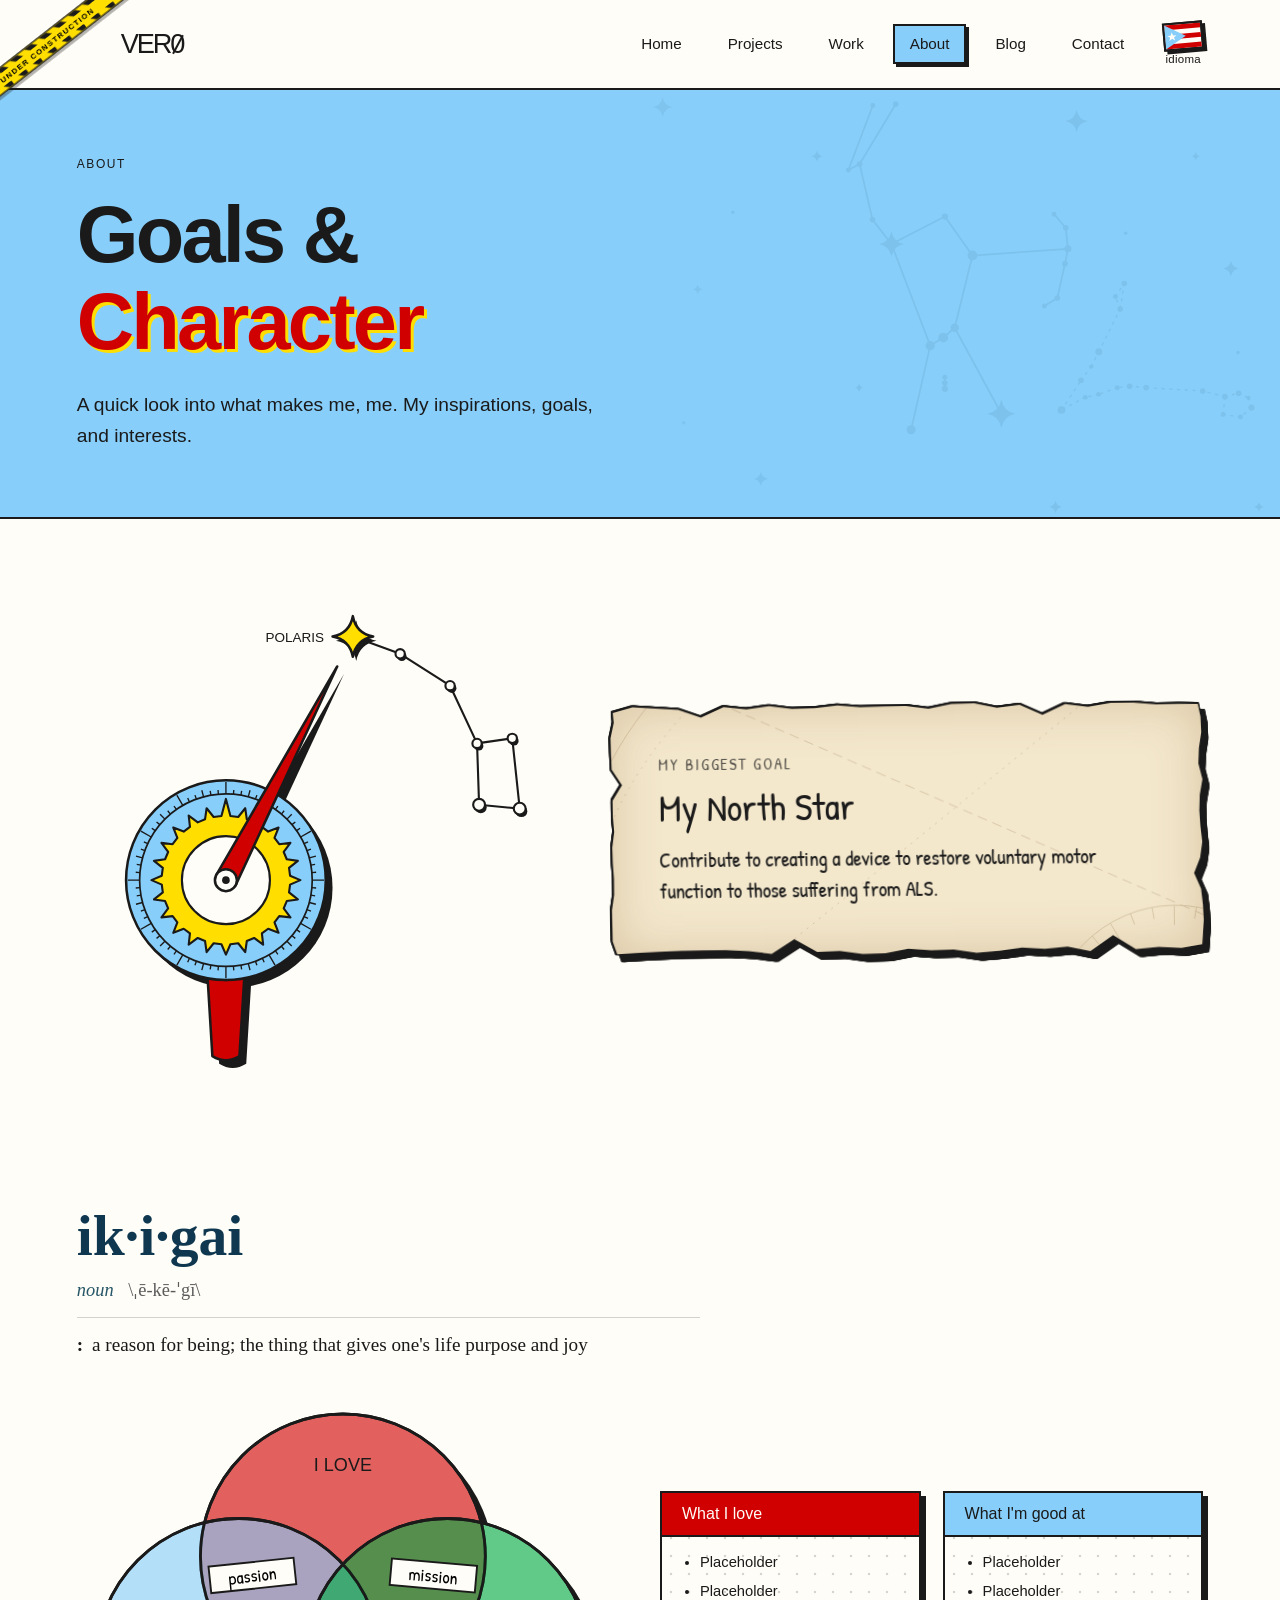
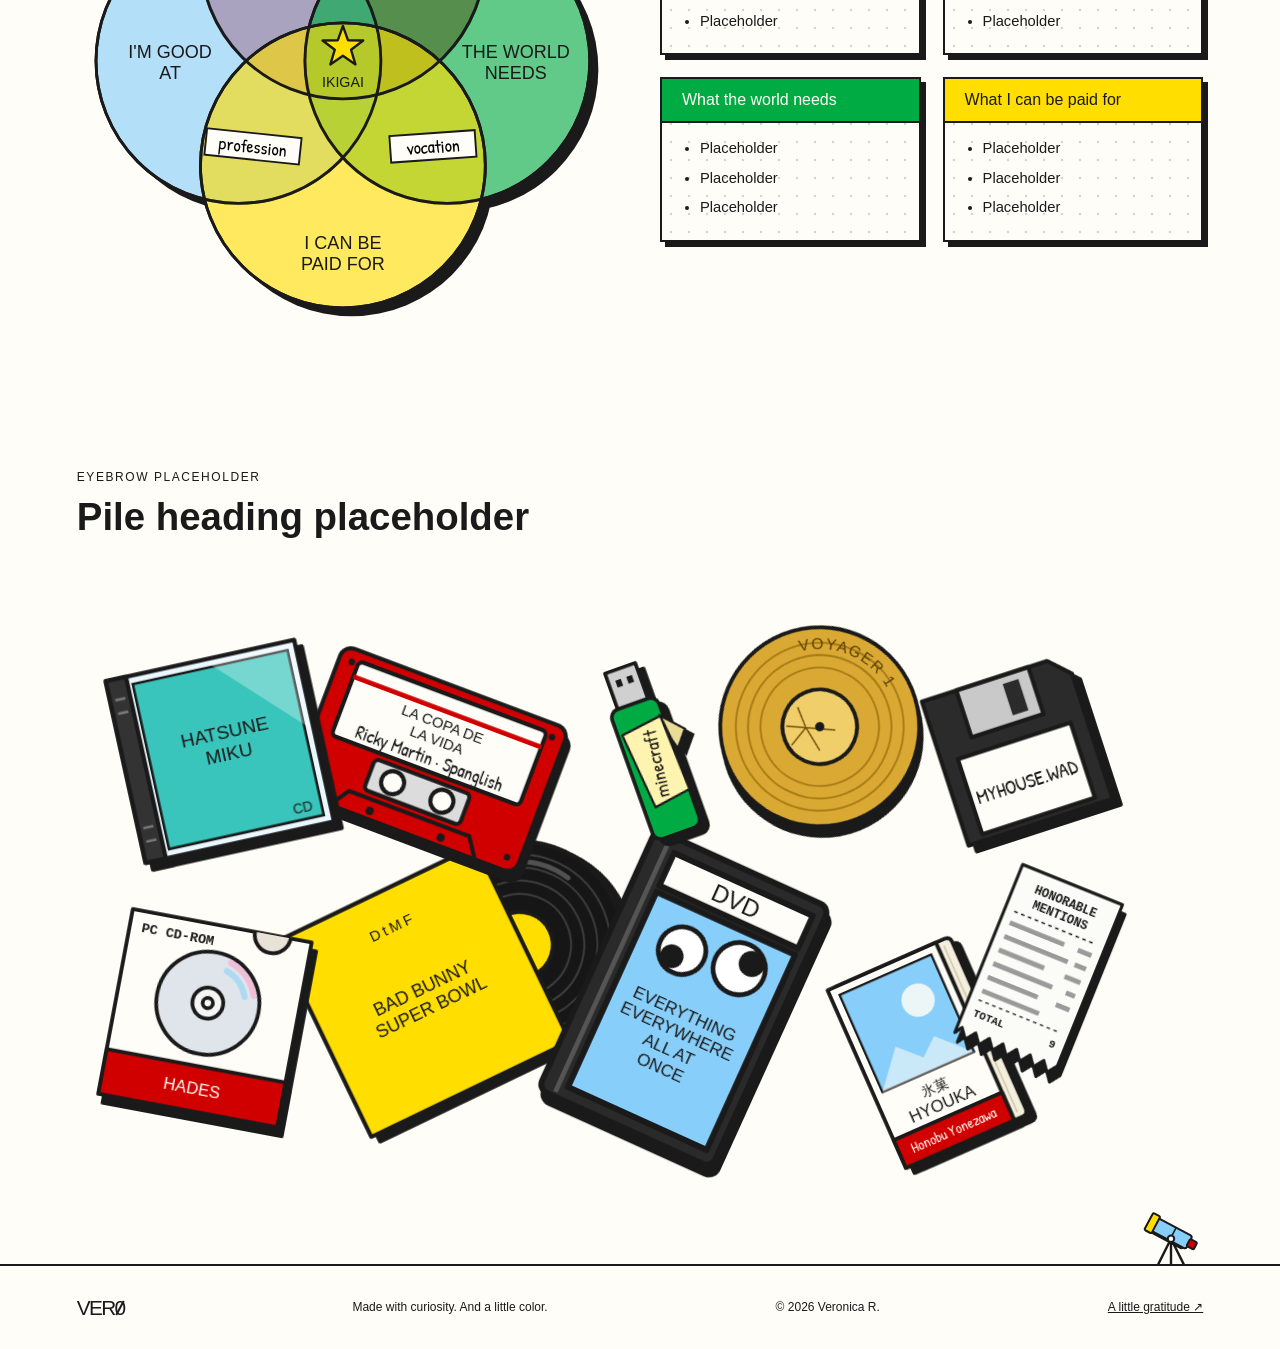
==== about.html @ 684a56bc "Add Blog magazine rack, Contact town street, language flag and visitor stats - Blog tab in the nav; " ====
<!doctype html>
<html lang="en">
<head>
<meta charset="utf-8">
<meta name="viewport" content="width=device-width, initial-scale=1">
<meta name="description" content="About Veronica R.">
<meta name="theme-color" content="#87CEFA">
<link rel="icon" href="favicon.ico" sizes="any">
<link rel="icon" type="image/png" sizes="32x32" href="assets/favicon-32.png">
<link rel="icon" type="image/png" sizes="192x192" href="assets/favicon-192.png">
<link rel="apple-touch-icon" href="assets/apple-touch-icon.png">
<title>About · Veronica R.</title>
<link rel="stylesheet" href="style.css?v=about-cabinet-118">
<script src="script.js?v=about-cabinet-118" defer>
</script>
</head>
<body><a class="skip-link" href="#main">Skip to content</a>
<header class="site-header"><span class="logo-tape" aria-hidden="true"><span></span></span><a class="wordmark" href="index.html" aria-label="Veronica R. home"><span class="wordmark-letter letter-v">V</span><span class="wordmark-letter letter-e">E</span><span class="wordmark-letter letter-r">R</span><span class="wordmark-zero">0</span></a>
<button class="menu-toggle" type="button" aria-expanded="false" aria-controls="site-nav" aria-label="Open menu"><span></span><span></span><span></span></button>
<nav id="site-nav" aria-label="Main navigation"><a href="index.html">Home</a><a href="projects.html">Projects</a><a href="work.html">Work</a><a href="about.html" aria-current="page">About</a><a href="blog.html">Blog</a><a href="contact.html">Contact</a>
</nav>
<button class="lang-flag" type="button" aria-label="Cambiar a español" lang="es"><svg viewBox="0 0 30 20" aria-hidden="true" focusable="false"><rect width="30" height="20" fill="var(--paper)"/><path d="M0 0h30v4H0zM0 8h30v4H0zM0 16h30v4H0z" fill="var(--red)"/><path d="M0 0L17.3 10L0 20Z" fill="var(--sky-blue)"/><path d="M5.8 6.2l1.05 2.6h2.8l-2.25 1.7.85 2.7-2.45-1.65-2.45 1.65.85-2.7-2.25-1.7h2.8z" fill="var(--paper)"/></svg><span class="lang-flag-label">idioma</span></button>
</header>
<main id="main">

<!-- PLACEHOLDER: banner. Replace the eyebrow, headline, and paragraph. -->
<section class="page-intro about-intro">
<p class="eyebrow">ABOUT</p>
<h1>Goals &<br><span class="outlined">Character</span>
</h1>
<p>A quick look into what makes me, me. My inspirations, goals, and interests.</p>
</section>

<!-- PLACEHOLDER: north star. Replace the eyebrow, heading, and paragraph. -->
<section class="section north-section" aria-labelledby="north-title">
<div class="north-layout">
<figure class="north-figure"><svg class="north-nocturnal" viewBox="0 0 520 580" xmlns="http://www.w3.org/2000/svg" role="img" aria-labelledby="nocturnal-title"><title id="nocturnal-title">A nocturnal, an old star-sighting instrument, with its arm pointed at Polaris at the end of the Little Dipper.</title><g fill="none" stroke="#1a1a1a" stroke-width="2.5" stroke-linecap="round"><path d="M300.0 62.0L355.9 82.5"/><path d="M355.9 82.5L414.9 120.2"/><path d="M414.9 120.2L446.8 188.4"/><path d="M446.8 188.4L488.4 182.4"/><path d="M488.4 182.4L497.2 265.5"/><path d="M497.2 265.5L449.2 260.9"/><path d="M449.2 260.9L446.8 188.4"/></g><circle cx="357.9" cy="85.5" r="5.5" fill="#1a1a1a"/><circle cx="355.9" cy="82.5" r="5.5" fill="#fffdf7" stroke="#1a1a1a" stroke-width="2.5"/><circle cx="416.9" cy="123.2" r="5.5" fill="#1a1a1a"/><circle cx="414.9" cy="120.2" r="5.5" fill="#fffdf7" stroke="#1a1a1a" stroke-width="2.5"/><circle cx="448.8" cy="191.4" r="5.5" fill="#1a1a1a"/><circle cx="446.8" cy="188.4" r="5.5" fill="#fffdf7" stroke="#1a1a1a" stroke-width="2.5"/><circle cx="490.4" cy="185.4" r="5.5" fill="#1a1a1a"/><circle cx="488.4" cy="182.4" r="5.5" fill="#fffdf7" stroke="#1a1a1a" stroke-width="2.5"/><circle cx="499.2" cy="268.5" r="7" fill="#1a1a1a"/><circle cx="497.2" cy="265.5" r="7" fill="#fffdf7" stroke="#1a1a1a" stroke-width="2.5"/><circle cx="451.2" cy="263.9" r="7" fill="#1a1a1a"/><circle cx="449.2" cy="260.9" r="7" fill="#fffdf7" stroke="#1a1a1a" stroke-width="2.5"/><g fill="#1a1a1a" transform="translate(8 9)"><path d="M128 460 Q150 476 172 460 L166 558 Q150 568 134 558 Z"/><circle cx="150" cy="350" r="118"/><path d="M161.5 356.0L281.5 97.5L138.5 344.0Z"/></g><path d="M128 460 Q150 476 172 460 L166 558 Q150 568 134 558 Z" fill="#d00000" stroke="#1a1a1a" stroke-width="3" stroke-linejoin="round"/><circle cx="150" cy="350" r="118" fill="#87cefa" stroke="#1a1a1a" stroke-width="3"/><circle cx="150" cy="350" r="102" fill="none" stroke="#1a1a1a" stroke-width="2"/><path d="M252.0 350.0L266.0 350.0M251.6 358.9L256.6 359.3M250.5 367.7L255.4 368.6M248.5 376.4L256.3 378.5M245.8 384.9L250.5 386.6M242.4 393.1L247.0 395.2M238.3 401.0L250.5 408.0M233.6 408.5L237.6 411.4M228.1 415.6L232.0 418.8M222.1 422.1L227.8 427.8M215.6 428.1L218.8 432.0M208.5 433.6L211.4 437.6M201.0 438.3L208.0 450.5M193.1 442.4L195.2 447.0M184.9 445.8L186.6 450.5M176.4 448.5L178.5 456.3M167.7 450.5L168.6 455.4M158.9 451.6L159.3 456.6M150.0 452.0L150.0 466.0M141.1 451.6L140.7 456.6M132.3 450.5L131.4 455.4M123.6 448.5L121.5 456.3M115.1 445.8L113.4 450.5M106.9 442.4L104.8 447.0M99.0 438.3L92.0 450.5M91.5 433.6L88.6 437.6M84.4 428.1L81.2 432.0M77.9 422.1L72.2 427.8M71.9 415.6L68.0 418.8M66.4 408.5L62.4 411.4M61.7 401.0L49.5 408.0M57.6 393.1L53.0 395.2M54.2 384.9L49.5 386.6M51.5 376.4L43.7 378.5M49.5 367.7L44.6 368.6M48.4 358.9L43.4 359.3M48.0 350.0L34.0 350.0M48.4 341.1L43.4 340.7M49.5 332.3L44.6 331.4M51.5 323.6L43.7 321.5M54.2 315.1L49.5 313.4M57.6 306.9L53.0 304.8M61.7 299.0L49.5 292.0M66.4 291.5L62.4 288.6M71.9 284.4L68.0 281.2M77.9 277.9L72.2 272.2M84.4 271.9L81.2 268.0M91.5 266.4L88.6 262.4M99.0 261.7L92.0 249.5M106.9 257.6L104.8 253.0M115.1 254.2L113.4 249.5M123.6 251.5L121.5 243.7M132.3 249.5L131.4 244.6M141.1 248.4L140.7 243.4M150.0 248.0L150.0 234.0M158.9 248.4L159.3 243.4M167.7 249.5L168.6 244.6M176.4 251.5L178.5 243.7M184.9 254.2L186.6 249.5M193.1 257.6L195.2 253.0M201.0 261.7L208.0 249.5M208.5 266.4L211.4 262.4M215.6 271.9L218.8 268.0M222.1 277.9L227.8 272.2M228.1 284.4L232.0 281.2M233.6 291.5L237.6 288.6M238.3 299.0L250.5 292.0M242.4 306.9L247.0 304.8M245.8 315.1L250.5 313.4M248.5 323.6L256.3 321.5M250.5 332.3L255.4 331.4M251.6 341.1L256.6 340.7" stroke="#1a1a1a" stroke-width="1.6"/><path d="M144.7 274.2L150.0 254.0L155.3 274.2L164.5 275.4L172.8 265.0L174.7 278.1L183.3 281.7L194.0 273.8L192.5 287.0L199.9 292.6L212.2 287.8L207.4 300.1L213.0 307.5L226.2 306.0L218.3 316.7L221.9 325.3L235.0 327.2L224.6 335.5L225.8 344.7L238.0 350.0L225.8 355.3L224.6 364.5L235.0 372.8L221.9 374.7L218.3 383.3L226.2 394.0L213.0 392.5L207.4 399.9L212.2 412.2L199.9 407.4L192.5 413.0L194.0 426.2L183.3 418.3L174.7 421.9L172.8 435.0L164.5 424.6L155.3 425.8L150.0 438.0L144.7 425.8L135.5 424.6L127.2 435.0L125.3 421.9L116.7 418.3L106.0 426.2L107.5 413.0L100.1 407.4L87.8 412.2L92.6 399.9L87.0 392.5L73.8 394.0L81.7 383.3L78.1 374.7L65.0 372.8L75.4 364.5L74.2 355.3L62.0 350.0L74.2 344.7L75.4 335.5L65.0 327.2L78.1 325.3L81.7 316.7L73.8 306.0L87.0 307.5L92.6 300.1L87.8 287.8L100.1 292.6L107.5 287.0L106.0 273.8L116.7 281.7L125.3 278.1L127.2 265.0L135.5 275.4Z" fill="#ffde00" stroke="#1a1a1a" stroke-width="2.5" stroke-linejoin="round"/><circle cx="150" cy="350" r="52" fill="#fffdf7" stroke="#1a1a1a" stroke-width="2.5"/><path d="M161.5 356.0L281.5 97.5L138.5 344.0Z" fill="#d00000" stroke="#1a1a1a" stroke-width="3" stroke-linejoin="round"/><circle cx="150" cy="350" r="13" fill="#fffdf7" stroke="#1a1a1a" stroke-width="3"/><circle cx="150" cy="350" r="4.5" fill="#1a1a1a"/><path d="M304 43Q307.84 63.16 328 67Q307.84 70.84 304 91Q300.16 70.84 280 67Q300.16 63.16 304 43Z" fill="#1a1a1a"/><path d="M300 38Q303.84 58.16 324 62Q303.84 65.84 300 86Q296.16 65.84 276 62Q296.16 58.16 300 38Z" fill="#ffde00" stroke="#1a1a1a" stroke-width="3" stroke-linejoin="round"/><text x="266" y="68" text-anchor="end" font-family="Bungee, Arial, sans-serif" font-size="16" fill="#1a1a1a">POLARIS</text></svg></figure>
<article class="north-paper">
<div class="north-sheet">
<svg class="north-drafting" viewBox="0 0 600 420" preserveAspectRatio="xMidYMid slice" aria-hidden="true"><g fill="none" stroke="#7a5a2b" stroke-width="1"><path d="M-40 380 A420 420 0 0 1 380 -40" stroke-dasharray="2 6"/><path d="M-40 300 A340 340 0 0 1 300 -40"/><path d="M600 300 L20 40" stroke-dasharray="10 6"/><path d="M60 420 L560 20" stroke-dasharray="2 6"/><path d="M440 420 A130 130 0 0 1 700 420"/><path d="M440.0 420.0L460.0 420.0"/><path d="M442.0 397.4L453.8 399.5"/><path d="M447.8 375.5L459.1 379.6"/><path d="M457.4 355.0L474.7 365.0"/><path d="M470.4 336.4L479.6 344.2"/><path d="M486.4 320.4L494.2 329.6"/><path d="M505.0 307.4L515.0 324.7"/><path d="M525.5 297.8L529.6 309.1"/><path d="M547.4 292.0L549.5 303.8"/><path d="M570.0 290.0L570.0 310.0"/><path d="M592.6 292.0L590.5 303.8"/><path d="M614.5 297.8L610.4 309.1"/><path d="M635.0 307.4L625.0 324.7"/><path d="M653.6 320.4L645.8 329.6"/><path d="M669.6 336.4L660.4 344.2"/><path d="M682.6 355.0L665.3 365.0"/><path d="M692.2 375.5L680.9 379.6"/><path d="M698.0 397.4L686.2 399.5"/><path d="M700.0 420.0L680.0 420.0"/><path d="M520 70h24M532 58v24M80 350h18M89 341v18"/><circle cx="532" cy="70" r="5"/></g></svg>
<p class="north-eyebrow">My biggest goal</p>
<h2 id="north-title">My North Star</h2>
<p>Contribute to creating a device to restore voluntary motor function to those suffering from ALS.</p>
</div>
</article>
</div>
</section>

<!-- PLACEHOLDER: ikigai lists. The heading is a dictionary-style entry. -->
<section class="section ikigai-section" aria-labelledby="ikigai-title">
<div class="dict-entry">
<h2 id="ikigai-title" class="dict-word">ik·i·gai</h2>
<p class="dict-meta"><span class="dict-pos">noun</span> <span class="dict-pron">\ˌē-kē-ˈgī\</span></p>
<p class="dict-def"><span class="dict-colon">:</span> a reason for being; the thing that gives one's life purpose and joy</p>
</div>
<div class="ikigai-layout">
<figure class="ikigai-figure">
<svg class="ikigai-chart" viewBox="20 20 572 572" xmlns="http://www.w3.org/2000/svg" role="img" aria-labelledby="ikigai-svg-title">
<title id="ikigai-svg-title">Ikigai diagram: four overlapping circles for what I love, what I'm good at, what the world needs, and what I can be paid for.</title>
<g fill="#1a1a1a" transform="translate(9 9)"><circle cx="300" cy="190" r="150"/><circle cx="190" cy="300" r="150"/><circle cx="410" cy="300" r="150"/><circle cx="300" cy="410" r="150"/></g>
<g fill="#fffdf7"><circle cx="300" cy="190" r="150"/><circle cx="190" cy="300" r="150"/><circle cx="410" cy="300" r="150"/><circle cx="300" cy="410" r="150"/></g>
<g stroke="#1a1a1a" stroke-width="3" fill-opacity=".62"><circle cx="300" cy="190" r="150" fill="#d00000"/><circle cx="190" cy="300" r="150" fill="#87cefa"/><circle cx="410" cy="300" r="150" fill="#00ab44"/><circle cx="300" cy="410" r="150" fill="#ffde00"/></g>
<g fill="none" stroke="#1a1a1a" stroke-width="3"><circle cx="300" cy="190" r="150"/><circle cx="190" cy="300" r="150"/><circle cx="410" cy="300" r="150"/><circle cx="300" cy="410" r="150"/></g>
<g font-family="Bungee, Arial, sans-serif" font-size="19" text-anchor="middle" fill="#1a1a1a"><text x="300" y="100">I LOVE</text><text x="118" y="297">I'M GOOD</text><text x="118" y="319">AT</text><text x="482" y="297">THE WORLD</text><text x="482" y="319">NEEDS</text><text x="300" y="498">I CAN BE</text><text x="300" y="520">PAID FOR</text></g>
<g font-family="PatrickHand, Exo2, sans-serif" font-size="19" text-anchor="middle"><g transform="translate(205 213) rotate(-6)"><rect x="-45" y="-17" width="90" height="28" fill="#fffdf7" stroke="#1a1a1a" stroke-width="2"/><text y="4">passion</text></g><g transform="translate(395 213) rotate(5)"><rect x="-45" y="-17" width="90" height="28" fill="#fffdf7" stroke="#1a1a1a" stroke-width="2"/><text y="4">mission</text></g><g transform="translate(395 393) rotate(-4)"><rect x="-45" y="-17" width="90" height="28" fill="#fffdf7" stroke="#1a1a1a" stroke-width="2"/><text y="4">vocation</text></g><g transform="translate(205 393) rotate(6)"><rect x="-50" y="-17" width="100" height="28" fill="#fffdf7" stroke="#1a1a1a" stroke-width="2"/><text y="4">profession</text></g></g>
<path d="M300 263 L305.3 278.2 L321.4 278.5 L308.6 288.3 L313.2 303.7 L300 294.5 L286.8 303.7 L291.4 288.3 L278.6 278.5 L294.7 278.2 Z" fill="#ffde00" stroke="#1a1a1a" stroke-width="2.5" stroke-linejoin="round"/>
<text x="300" y="328" text-anchor="middle" font-family="Bungee, Arial, sans-serif" font-size="15" fill="#1a1a1a">IKIGAI</text>
</svg>
</figure>
<div class="ikigai-cards">
<article class="ikigai-card ikigai-love"><h3>What I love</h3><ul><li>Placeholder</li><li>Placeholder</li><li>Placeholder</li></ul></article>
<article class="ikigai-card ikigai-good"><h3>What I'm good at</h3><ul><li>Placeholder</li><li>Placeholder</li><li>Placeholder</li></ul></article>
<article class="ikigai-card ikigai-needs"><h3>What the world needs</h3><ul><li>Placeholder</li><li>Placeholder</li><li>Placeholder</li></ul></article>
<article class="ikigai-card ikigai-paid"><h3>What I can be paid for</h3><ul><li>Placeholder</li><li>Placeholder</li><li>Placeholder</li></ul></article>
</div>
</div>
</section>

<!-- PLACEHOLDER: the pile. Objects come from the pileItems list in script.js. -->
<section class="section pile-section" aria-labelledby="pile-title">
<div class="section-heading"><div><p class="eyebrow">EYEBROW PLACEHOLDER</p><h2 id="pile-title">Pile heading placeholder</h2></div></div>
<div class="media-pile" data-media-pile>
<noscript><p>Placeholder: this section needs JavaScript.</p></noscript>
</div>
<button class="constellation-toggle" type="button" aria-pressed="false" aria-label="Show how my favorites connect" title="Show how my favorites connect"><svg viewBox="0 0 80 80" aria-hidden="true" focusable="false"><g transform="translate(80 0) scale(-1 1)"><g class="tele-sparkle" fill="#ffde00" stroke="#1a1a1a" stroke-width="1.8" stroke-linejoin="round"><path d="M75 -3Q76 4 83 5Q76 6 75 13Q74 6 67 5Q74 4 75 -3Z"/></g><g stroke="#1a1a1a" stroke-width="3" stroke-linecap="round" fill="none"><path d="M40 46L24 78M40 46L56 78M40 46V78"/></g><g transform="rotate(-28 40 40)"><rect x="15" y="30" width="54" height="18" rx="3" fill="#1a1a1a" transform="translate(3 3)"/><rect x="15" y="30" width="54" height="18" rx="3" fill="#87cefa" stroke="#1a1a1a" stroke-width="2.5"/><rect x="62" y="27" width="10" height="24" rx="2" fill="#ffde00" stroke="#1a1a1a" stroke-width="2.5"/><rect x="6" y="34" width="10" height="10" rx="2" fill="#d00000" stroke="#1a1a1a" stroke-width="2.5"/><path d="M38 30V48" stroke="#1a1a1a" stroke-width="2"/></g><circle cx="40" cy="46" r="4" fill="#fffdf7" stroke="#1a1a1a" stroke-width="2.5"/></g></svg></button>
<dialog class="pile-card" aria-labelledby="pile-card-title">
<button class="pile-card-close" type="button" aria-label="Close">✕</button>
<div class="pile-card-body"></div>
</dialog>
</section>

</main>
<footer><a class="wordmark" href="index.html"><span class="wordmark-letter letter-v">V</span><span class="wordmark-letter letter-e">E</span><span class="wordmark-letter letter-r">R</span><span class="wordmark-zero">0</span></a>
<p>Made with curiosity. And a little color.</p><span>© 2026 Veronica R.</span><a href="thankyou.html">A little gratitude ↗</a>
</footer>
<script data-goatcounter="https://ver0.goatcounter.com/count" async src="//gc.zgo.at/count.js"></script>
</body>
</html>
---- style.css ----
@font-face{font-family:Bungee;src:url('fonts/Bungee-Regular.ttf') format('truetype');font-display:swap}
@font-face{font-family:Exo2;src:url('fonts/Exo2-Medium.ttf') format('truetype');font-weight:500;font-display:swap}
@font-face{font-family:Exo2;src:url('fonts/Exo2-Black.ttf') format('truetype');font-weight:900;font-display:swap}
.tags span,.board-stickies span{font-weight:900}

:root{--sky-blue:#87cefa;--red:#d00000;--white:#fff;--green:#00ab44;--ink:#1a1a1a;--paper:#fffdf7;--border:2px solid var(--ink)}
*{box-sizing:border-box}
html{scroll-behavior:smooth;scroll-padding-top:30px}
body{margin:0;color:var(--ink);background:var(--paper);font-family:Exo2,Arial,sans-serif;font-weight:500;line-height:1.6}
a{color:inherit}
button,a{-webkit-tap-highlight-color:transparent}
a:focus-visible,button:focus-visible{outline:3px solid var(--red);outline-offset:6px}
h1,h2,h3,p{margin:0}
h1,h2,h3{line-height:1.1}
h1,h2,.wordmark{font-family:Bungee,Arial,sans-serif}
h1{font-size:clamp(2.7rem,6.2vw,5.6rem);letter-spacing:-.035em}
h2{font-size:clamp(1.7rem,3vw,2.6rem)}
h3{font-size:1.65rem}
p{max-width:65ch}
.site-header{max-width:1440px;margin:auto;padding:22px 6%;display:flex;align-items:center;justify-content:space-between;border-bottom:var(--border)}
.wordmark{text-decoration:none;font-size:1.7rem;letter-spacing:-.08em;white-space:nowrap}
.brand-dot,.wordmark span{color:var(--red);display:inline-block;margin-left:6px}
.site-header nav{display:flex;gap:12px}
.site-header nav a{text-decoration:none;padding:6px 15px;border:2px solid transparent;font-size:.95rem}
.site-header nav a[aria-current=page]{background:var(--sky-blue);border:var(--border);box-shadow:3px 3px var(--ink)}
.site-header nav a:hover{border-color:var(--ink)}
main{max-width:1440px;margin:auto}
.hero{padding:78px 6% 82px;display:grid;grid-template-columns:1.6fr 1fr;gap:7%;align-items:center;background:var(--sky-blue)}
.eyebrow{font-size:.75rem;letter-spacing:.13em;line-height:1.5}
.small-star{color:var(--red);font-size:1.2rem;margin-right:8px}
.hero h1{margin:20px 0 26px}
.outlined{color:var(--paper);-webkit-text-stroke:2px var(--ink);paint-order:stroke fill}
.hero-description{font-size:1.15rem;max-width:440px}
.actions{display:flex;align-items:center;gap:25px;margin-top:30px}
.button{display:inline-flex;justify-content:center;align-items:center;gap:28px;padding:13px 20px;text-decoration:none;border:var(--border);box-shadow:4px 4px var(--ink);transition:transform .15s,box-shadow .15s;font-size:.95rem}
.primary{background:var(--red);color:white}
.light{background:var(--paper)}
.button:hover{transform:translate(2px,2px);box-shadow:2px 2px var(--ink)}
.text-link{text-underline-offset:5px;font-size:.95rem}
.avatar-panel{position:relative;border:var(--border);background:var(--paper);box-shadow:8px 8px var(--ink);transform:rotate(3deg)}
.avatar-label{display:block;padding:12px 18px;border-bottom:var(--border);font-size:.7rem;letter-spacing:.12em}
.avatar-stage{position:relative;min-height:260px;display:grid;place-items:center;background-image:radial-gradient(#1a1a1a30 1px,transparent 1px);background-size:16px 16px}
.avatar-placeholder{display:flex;flex-direction:column;align-items:center;gap:10px}
.avatar-monogram{width:145px;height:145px;border:var(--border);border-radius:50%;background:var(--sky-blue);display:grid;place-items:center;font-family:Bungee;font-size:4rem;box-shadow:5px 5px var(--ink)}
.avatar-placeholder>span:last-child{font-size:.75rem;background:var(--paper);padding:3px 7px}
.avatar-caption{border-top:var(--border);padding:15px 18px;display:flex;flex-direction:column}
.avatar-caption strong{font-size:1.3rem}
.avatar-caption span{font-size:.8rem}
.hello-sticker{position:absolute;right:-22px;bottom:46px;background:var(--green);padding:8px 18px;border:var(--border);font-family:Bungee;font-size:1.4rem;transform:rotate(-12deg);box-shadow:3px 3px var(--ink)}
.avatar-spark{position:absolute;color:var(--red);font-size:3rem}
.spark-one{top:20px;left:20px}
.spark-two{bottom:20px;right:20px}
.palette-strip{display:flex;justify-content:space-between;gap:20px;align-items:center;padding:16px 6%;background:var(--green);border-block:var(--border);font-size:.75rem;letter-spacing:.1em}
.section{padding:65px 6%}
.section-heading{display:flex;justify-content:space-between;gap:24px;align-items:end;margin-bottom:30px}
.section-heading h2{margin-top:10px}
.red-dot{color:var(--red)}
.project-card{display:grid;grid-template-columns:1fr 1fr;border:var(--border);text-decoration:none;box-shadow:6px 6px var(--ink);background:white}
.project-art{background:var(--sky-blue);min-height:300px;display:grid;place-items:center;position:relative;overflow:hidden;border-right:var(--border)}
.mini-window{width:65%;border:var(--border);background:var(--paper);box-shadow:6px 6px var(--ink);transform:rotate(-5deg)}
.window-bar{border-bottom:var(--border);display:flex;gap:5px;padding:10px;background:var(--green)}
.window-bar i{width:7px;height:7px;background:var(--ink);border-radius:50%}
.mini-window strong{display:block;padding:18px 22px;font-family:Bungee;font-size:2.3rem;line-height:1.1}
.mini-window strong span{color:var(--red)}
.mini-lines{margin:0 22px 20px;height:14px;border-block:2px solid var(--ink);width:50%}
.art-star{position:absolute;right:10%;bottom:10%;font-size:4rem;color:var(--red)}
.project-info{padding:40px;align-self:center}
.project-info h3{margin:18px 0}
.project-info h3 span{white-space:nowrap}
.tags{display:flex;flex-wrap:wrap;gap:8px;margin-top:22px}
.tags span{border:1px solid var(--ink);padding:3px 10px;font-size:.75rem;background:var(--paper)}
.about-band{padding:55px 6%;background:var(--green);border-block:var(--border);display:grid;grid-template-columns:1.4fr 1fr;gap:22px 60px}
.about-band>.eyebrow{grid-column:1/-1}
.about-band .button{margin-top:24px}
.contact-band{padding:60px 6%;display:flex;gap:28px;align-items:center;justify-content:space-between}
.contact-band h2{margin-top:8px}
.large-star{font-size:4rem;color:var(--red)}
footer{max-width:1440px;margin:auto;border-top:var(--border);padding:25px 6%;display:flex;gap:24px;align-items:center;justify-content:space-between;font-size:.75rem}
footer .wordmark{font-size:1.3rem}
.page-intro{padding:65px 6%;background:var(--sky-blue);border-bottom:var(--border)}
.page-intro h1{margin:18px 0 25px}
.page-intro>p:last-of-type{font-size:1.2rem;max-width:550px}
.page-intro .button{margin-top:25px}
.about-grid{display:grid;grid-template-columns:1fr 1fr;gap:30px}
.paper{border:var(--border);box-shadow:5px 5px var(--ink);padding:35px;background:white}
.paper h2{margin:15px 0 25px}
.paper p+p{margin-top:16px}
.green-paper{background:var(--green)}
.detail-list{list-style:none;padding:0;margin:0}
.detail-list li{border-top:1px solid var(--ink);padding:14px 0;display:flex;flex-direction:column}
.detail-list span{font-size:.9rem}
.contact-paper{display:flex;gap:35px;align-items:start}
.contact-paper .button{margin-top:25px}
.case-layout{display:grid;grid-template-columns:1.1fr 1fr;gap:50px}
.case-layout .project-card{grid-template-columns:1fr}
.case-layout .project-art{border-right:0;border-bottom:var(--border)}
.case-copy h3{margin-bottom:10px}
.case-copy p{margin-bottom:25px}
.skip-link{position:absolute;top:-100px;left:15px;background:white;padding:12px;z-index:10}
.skip-link:focus{top:10px}
@media(max-width:800px){.hero{gap:40px;grid-template-columns:1fr;padding-block:45px}
.avatar-panel{max-width:340px;width:90%;justify-self:center}
.hero h1{font-size:clamp(2.7rem,9vw,4.6rem)}
.project-card,.about-band,.about-grid,.case-layout{grid-template-columns:1fr}
.project-art{border-right:0;border-bottom:var(--border)}
.palette-strip span:nth-child(3){display:none}
.section-heading{align-items:start}
.contact-band{flex-wrap:wrap}
.contact-band>.large-star{display:none}
footer{flex-wrap:wrap;justify-content:start}
.about-band{gap:25px}
.site-header{padding:18px 5%}
.site-header nav{gap:3px}
.site-header nav a{padding:5px 8px;font-size:.85rem}
.wordmark{font-size:1.4rem}
.section{padding-block:40px}
}
@media(max-width:420px){.actions{align-items:start;flex-direction:column;gap:20px}
.section-heading{flex-direction:column}
.project-info,.paper{padding:25px}
.contact-paper{flex-direction:column;gap:0}
.palette-strip{font-size:.6rem}
.site-header{flex-wrap:wrap;gap:15px}
}
@media(prefers-reduced-motion:reduce){html{scroll-behavior:auto}
*,*::before,*::after{transition:none!important;animation:none!important}
}
/* Research stories and the personal workbench. Decorative marks are not data figures. */
.story-grid,.small-project-grid{display:grid;grid-template-columns:repeat(3,minmax(0,1fr));gap:24px}
.story-card{border:var(--border);box-shadow:5px 5px var(--ink);padding:28px;text-decoration:none;display:flex;flex-direction:column;gap:18px;transition:transform .15s,box-shadow .15s}
.story-card:hover{transform:translate(2px,2px);box-shadow:3px 3px var(--ink)}
.story-card.blue{background:var(--sky-blue)}.story-card.green{background:var(--green)}.story-card.cream{background:white}
.story-mark{font-size:4rem;line-height:1;margin-bottom:15px}.story-card h3{font-size:1.55rem}.story-card p:last-child{font-size:.95rem}
.workbench{display:grid;grid-template-columns:1fr 1.1fr;gap:40px;align-items:center;text-decoration:none;border:var(--border);padding:30px;box-shadow:5px 5px var(--ink)}
.workbench h3{margin:14px 0}.terminal-art{background:var(--ink);color:var(--paper);padding:28px;font-family:monospace;min-height:190px;display:flex;flex-direction:column;justify-content:center;gap:18px}
.terminal-art>span{color:var(--sky-blue)}.terminal-art strong{font-size:1.45rem}.terminal-art p{font-size:.75rem}.cursor{color:var(--sky-blue)}
.project-jumps{display:flex;flex-wrap:wrap;gap:12px 24px;margin-top:30px;font-size:.9rem;text-underline-offset:5px}
.story-stack{padding-block:10px}.research-story{display:grid;grid-template-columns:1fr 1.4fr;gap:65px;padding:55px 0;border-bottom:var(--border);scroll-margin-top:20px}.research-story:last-child{border-bottom:0}
.story-heading h2{margin-top:20px}.story-body h3{font-size:1.1rem;margin-bottom:8px}.story-body p{margin-bottom:25px}.story-body p:last-child{margin-bottom:0}.margin-note{font-size:.85rem;border-left:4px solid var(--green);padding-left:15px}.proposal-note{margin-top:20px;font-size:.9rem}
.small-project-grid .paper{padding:25px;box-shadow:3px 3px var(--ink)}.small-project-grid h3{margin-bottom:18px}.small-project-grid .text-link{display:inline-block;margin-top:18px}.publication-list{margin-top:40px;border-block:var(--border);padding:18px 0}.publication-list summary{cursor:pointer;font-size:1.1rem}.publication-list li{margin:12px 0;max-width:75ch}
@media(max-width:1000px){.story-grid{grid-template-columns:1fr}.story-card{display:grid;grid-template-columns:70px 1fr;gap:12px 20px}.story-mark{grid-row:1/4;margin:0}.story-card h3,.story-card p{grid-column:2}.small-project-grid{grid-template-columns:1fr}.research-story{gap:35px}}
@media(max-width:800px){.research-story,.workbench{grid-template-columns:1fr}.research-story{gap:28px;padding-block:35px}.workbench{padding:20px;gap:25px}.contact-paper .actions{align-items:start;flex-wrap:wrap}.hero .eyebrow{max-width:42ch}.terminal-art strong{font-size:1.1rem}}
@media(max-width:420px){.story-card{padding:22px;grid-template-columns:40px 1fr;gap:12px}.story-mark{font-size:2.6rem}.story-card h3{font-size:1.3rem}.terminal-art{padding:18px}}
/* A personal welcome: favorite things, playful objects, and a smaller work preview. */
.hero h1{font-size:clamp(2.6rem,5.4vw,4.8rem)}
.handwritten-note{font-size:.95rem;transform:rotate(-4deg);border-bottom:2px solid var(--red);padding:6px}
.personality-grid{display:grid;grid-template-columns:repeat(3,minmax(0,1fr));gap:24px}
.interest-card{border:var(--border);padding:28px;box-shadow:5px 5px var(--ink);display:flex;flex-direction:column;gap:18px}.interest-blue{background:var(--sky-blue)}.interest-white{background:white}.interest-green{background:var(--green)}.interest-icon{font-size:3rem;line-height:1}.interest-card h3{font-size:1.75rem}.interest-card .text-link{margin-top:auto}
.party-section{display:grid;grid-template-columns:1fr 1.4fr;gap:50px;align-items:center;padding:60px 6%;background:var(--red);color:white;border-block:var(--border)}.party-copy h2{margin:15px 0 25px}.party-copy .button{margin-top:25px;color:var(--ink)}.playing-cards{position:relative;height:265px;max-width:310px;width:100%;margin:auto}.playing-card{position:absolute;width:155px;height:220px;border:var(--border);box-shadow:5px 5px var(--ink);border-radius:8px}.card-back{background:var(--sky-blue);color:var(--ink);left:20px;top:10px;transform:rotate(-15deg);display:grid;place-items:center;font-size:5rem}.card-front{background:var(--paper);color:var(--red);right:20px;top:20px;transform:rotate(12deg);display:flex;flex-direction:column;align-items:center;justify-content:space-between;padding:12px}.card-front strong{font-size:4rem;line-height:1}.card-front small{align-self:start;display:flex;flex-direction:column;font-size:1rem;line-height:1}.card-front small:last-child{align-self:end;transform:rotate(180deg)}
.culture-section{display:grid;grid-template-columns:1fr 1.2fr;gap:25px 55px}.culture-section>.eyebrow{grid-column:1/-1}.culture-section p+p{margin-top:15px}.culture-section .text-link{display:inline-block;margin-top:22px}
.work-glimpse{background:var(--sky-blue);border-block:var(--border);padding:50px 6%;display:grid;grid-template-columns:1.2fr 1fr;gap:60px}.work-glimpse h2{margin:14px 0 22px}.work-glimpse .button{margin-top:25px}.work-glimpse nav{display:flex;flex-direction:column;justify-content:center}.work-glimpse nav a{padding:20px 0;border-bottom:var(--border);text-decoration:none;font-size:1.1rem}.work-glimpse nav a:first-child{border-top:var(--border)}.work-glimpse nav span{display:block;font-size:.65rem;letter-spacing:.12em;margin-bottom:8px}.work-glimpse nav a:hover{text-decoration:underline;text-underline-offset:5px}
@media(max-width:800px){.personality-grid,.party-section,.culture-section,.work-glimpse{grid-template-columns:1fr}.party-section{gap:25px;padding-block:40px}.culture-section{gap:25px}.work-glimpse{gap:35px}.interest-card{padding:25px}.handwritten-note{display:none}.hero h1{font-size:clamp(2.5rem,8vw,4rem)}}
/* Personality lives in the details; keep the introduction and labels understated. */
.quiet-palette{height:12px;padding:0;gap:0;border-block:1px solid var(--ink)}.quiet-palette span{height:100%;flex:1}.quiet-palette span:nth-child(1){background:var(--green)}.quiet-palette span:nth-child(2){background:var(--paper)}.quiet-palette span:nth-child(3){display:block;background:var(--red)}.quiet-palette span:nth-child(4){background:var(--sky-blue)}
.personality-grid{gap:20px}.interest-card{background:transparent;border:0;border-top:var(--border);box-shadow:none;padding:24px 0;gap:14px}.interest-icon{font-size:1.6rem}.interest-card h3{font-size:1.45rem}.interest-card .eyebrow{font-size:.65rem}.party-section{background:var(--paper);color:var(--ink)}.party-copy h2{font-size:clamp(1.7rem,3vw,2.4rem)}.playing-cards{transform:scale(.85)}.hero h1{max-width:11ch}
/* Compact personal notes, with color used as an uneven divider. */
:root{--yellow:#ffde00}
.quiet-palette span:nth-child(1){background:var(--red);flex:1.3}
.quiet-palette span:nth-child(2){background:var(--yellow);flex:3.2}
.quiet-palette span:nth-child(3){background:var(--paper);flex:1.8}
.quiet-palette span:nth-child(4){background:var(--green);flex:.7}
.avatar-caption{min-height:56px;justify-content:center}
.personal-aside{font-size:1.05rem;max-width:65ch;margin-bottom:28px}
.side-links{display:grid;grid-template-columns:1fr 1fr;gap:35px}
.side-links>a{display:flex;gap:18px;align-items:start;padding:20px 0;border-block:1px solid var(--ink);text-decoration:none}
.side-links>a:hover h3{text-decoration:underline;text-underline-offset:5px}
.side-number{font-size:.7rem;padding-top:4px;color:var(--red)}
.side-links h3{font-size:1.2rem;margin-bottom:8px}
.side-links p{font-size:.9rem}.side-links>a>span:last-child{margin-left:auto}
@media(max-width:800px){.side-links{grid-template-columns:1fr;gap:0}.side-links>a+a{border-top:0}}
/* Reserved image spaces: no image requests until a real asset is configured. */
/* Lightweight technical linework stays behind the readable hero content. */
.hero{position:relative;isolation:isolate}
.hero::before{content:"";position:absolute;inset:0;z-index:-1;background:url('assets/engineering-lines.svg') right center/auto 115% no-repeat;opacity:.09;pointer-events:none;mask-image:linear-gradient(90deg,transparent,black 65%)}
.hero .outlined{color:var(--red);-webkit-text-stroke:0;text-shadow:3px 3px 0 var(--yellow)}
.avatar-panel::before,.avatar-panel::after{content:"";position:absolute;width:65px;height:65px;pointer-events:none;background:url('assets/yellow-accent.svg') center/contain no-repeat}
.avatar-panel::before{right:-46px;top:-46px}
.avatar-panel::after{left:-46px;bottom:-46px;transform:rotate(180deg)}
@media(max-width:800px){.hero::before{background-size:auto 80%;background-position:center bottom;mask-image:linear-gradient(180deg,transparent,black 70%)}.avatar-panel::before,.avatar-panel::after{width:52px;height:52px}.avatar-panel::before{right:-36px;top:-36px}.avatar-panel::after{left:-36px;bottom:-36px}}
.image-slot{margin:0;min-width:0;width:100%}
.image-slot-space{aspect-ratio:16/10;border:1px dashed #1a1a1a70;background:linear-gradient(135deg,transparent 49.8%,#1a1a1a12 50%,transparent 50.2%),var(--paper);display:flex;flex-direction:column;align-items:center;justify-content:center;text-align:center;padding:20px;gap:8px;overflow:hidden}
.image-slot-label{font-size:.9rem}.image-slot-hint{font-size:.75rem;max-width:30ch;opacity:.7}.image-slot figcaption{font-size:.7rem;margin-top:8px;opacity:.7}
.image-slot.portrait .image-slot-space{aspect-ratio:4/5}.image-slot.avatar{max-width:180px;flex:0 0 160px}.image-slot.avatar .image-slot-space{aspect-ratio:1/1}
.image-slot.thumbnail{width:95px;flex:0 0 95px}.image-slot.thumbnail .image-slot-space{aspect-ratio:1/1;padding:8px}.image-slot.thumbnail .image-slot-label{font-size:.65rem}.image-slot.thumbnail .image-slot-hint,.image-slot.thumbnail figcaption{display:none}
.image-slot-space img{display:block;width:100%;height:100%;object-fit:contain}.image-slot.has-image .image-slot-space{padding:0;border:0;background:transparent}
.story-body>.image-slot{margin-bottom:28px}.about-images{display:grid;grid-template-columns:.65fr 1.35fr;gap:35px;align-items:center;padding-bottom:0}.contact-paper>.image-slot+div{flex:1;min-width:0}
.laptop-preview .image-slot-space{aspect-ratio:1;max-width:400px;margin-inline:auto}.laptop-preview picture{display:block;width:100%;height:100%}
@media(max-width:800px){.about-images{grid-template-columns:1fr 1fr;gap:20px}.side-links>a{gap:14px}}@media(max-width:500px){.about-images{grid-template-columns:1fr}.about-images .portrait{max-width:260px}.image-slot.avatar{flex-basis:auto}}
/* A small photo desk, assembled with CSS rather than a 3D runtime. */
.avatar-panel::before,.avatar-panel::after{width:83px;height:83px}
.avatar-panel::before{right:-58px;top:-58px}.avatar-panel::after{left:-58px;bottom:-58px}
.snapshot-section{overflow:hidden;padding-bottom:80px}
.snapshot-layout{position:relative;isolation:isolate;display:grid;grid-template-columns:1.1fr 1fr;gap:35px;align-items:center}
.snapshot-layout::before{content:"";position:absolute;z-index:-1;inset:-15px -45px -35px;background:url('assets/tabletop.svg') center/100% 100% no-repeat;pointer-events:none}
.polaroid-stack{position:relative;min-height:540px;perspective:1100px}
.polaroid{position:absolute;margin:0;width:58%;padding:13px 13px 24px;background:var(--paper);border:var(--border);box-shadow:6px 9px 0 var(--ink);text-decoration:none;transition:transform .2s}
.polaroid .image-slot-space,.polaroid-empty{aspect-ratio:1;background:#e4eef0;border:1px solid #1a1a1a40}
.polaroid figcaption{margin-top:16px;font-size:.85rem;opacity:1;line-height:1.4}
.polaroid-game{width:60%;left:0;top:20px;transform:rotate(-13deg) rotateY(8deg);z-index:2}
.polaroid-linux{width:67%;right:-2%;top:70px;transform:rotate(34deg) rotateY(-9deg);z-index:3}
.polaroid-life{width:51%;left:24%;top:285px;transform:rotate(5deg) rotateX(7deg);z-index:4}
.polaroid-linux .image-slot-space{background:#e7eddb}.polaroid-empty{background:#fff0b8;display:flex;align-items:center;justify-content:center;flex-direction:column;text-align:center;padding:18px;gap:8px}.polaroid-empty small{opacity:.65}
.polaroid:focus-visible{z-index:5}.camera-side img{display:block;width:120%;max-width:650px;height:auto;margin-left:0}.camera-side p{max-width:34ch;margin:0 auto;font-size:.95rem}
@media(max-width:800px){.avatar-panel::before,.avatar-panel::after{width:65px;height:65px}.avatar-panel::before{right:-43px;top:-43px}.avatar-panel::after{left:-43px;bottom:-43px}.snapshot-layout{grid-template-columns:1fr;gap:5px}.polaroid-stack{min-height:570px;max-width:500px;width:100%;margin:auto}.camera-side{max-width:450px;margin:auto}.camera-side img{width:100%;margin:0}.snapshot-section{padding-bottom:45px}}
@media(max-width:450px){.polaroid-stack{min-height:485px}.polaroid{padding:10px 10px 18px}.polaroid-game{width:62%}.polaroid-linux{width:65%;top:85px;right:0;transform:rotate(27deg) rotateY(-9deg)}.polaroid-life{width:54%;top:255px}.polaroid figcaption{font-size:.75rem}}
@media(prefers-reduced-motion:reduce){.polaroid{transition:none}}
/* Opposite corners echo the avatar doodles around the camera silhouette. */
.camera-art{position:relative;isolation:isolate}
.camera-art img{position:relative;z-index:1}
.camera-side .camera-art{background:radial-gradient(ellipse  closest-side,#38201665 0%,#38201635 55%,transparent 100%) 66% 79%/72% 12% no-repeat}
.camera-art::before,.camera-art::after{content:"";position:absolute;width:83px;height:83px;background:url('assets/yellow-accent.svg') center/contain no-repeat;pointer-events:none}
.camera-art::before{left:15%;top:14%;transform:scaleX(-1)}
.camera-art::after{right:-5%;bottom:14%;transform:scaleY(-1)}
@media(max-width:800px){.camera-art::before,.camera-art::after{width:65px;height:65px}.camera-art::before{left:5%;top:14%}.camera-art::after{right:5%;bottom:14%}}
/* Smaller prints keep the camera as the main visual. */
.polaroid-stack{min-height:500px}
.polaroid-game{width:49%;left:5%;top:30px}
.polaroid-linux{width:55%;right:5%;top:70px}
.polaroid-life{width:43%;left:25%;top:250px}
@media(max-width:800px){.polaroid-stack{min-height:480px}.polaroid-game{width:49%}.polaroid-linux{width:55%;right:5%;top:70px}.polaroid-life{width:43%;left:25%;top:240px}}
@media(max-width:450px){.polaroid-stack{min-height:390px}.polaroid-game{width:49%}.polaroid-linux{width:55%;top:65px;right:5%}.polaroid-life{width:43%;top:195px}}
@media(max-width:800px){.snapshot-layout::before{inset:-15px -15px -25px}.camera-side .camera-art{background-position:50% 79%;background-size:65% 10%}}

/* Camera and table share one render and physically consistent contact shadows. */
.snapshot-layout::before{display:none}
.camera-side .camera-art{background:none}
.camera-art::before,.camera-art::after{display:none}
/* The prints now carry the composition across the full section. */
.snapshot-layout{display:block}
.polaroid-stack{width:100%;max-width:none;min-height:540px;margin:0}
.polaroid-game{width:29%;left:3%;top:35px;transform:rotate(-11deg) rotateY(6deg)}
.polaroid-linux{width:33%;right:30%;top:115px;transform:rotate(18deg) rotateY(-7deg)}
.polaroid-life{width:26%;left:auto;right:3%;top:15px;transform:rotate(-7deg) rotateX(5deg)}
@media(max-width:800px){.polaroid-stack{min-height:440px}.polaroid-game{width:31%;left:2%;top:20px}.polaroid-linux{width:35%;right:29%;top:120px}.polaroid-life{width:29%;right:2%;top:35px;left:auto}}
@media(max-width:500px){.polaroid-stack{min-height:680px}.polaroid-game{width:60%;left:4%;top:20px}.polaroid-linux{width:61%;right:2%;top:220px}.polaroid-life{width:53%;right:auto;left:7%;top:440px}}
/* Keep tilted prints in the layout so the next section cannot cut them off. */
.work-glimpse nav span{font-weight:900;font-size:.95rem;letter-spacing:.06em}
.polaroid-stack{display:grid;grid-template-columns:1fr 1.12fr .9fr;gap:5%;align-items:start;min-height:0;padding:55px 3% 90px}
.polaroid-stack .polaroid{position:relative;width:100%;left:auto;right:auto;top:auto;bottom:auto}
.polaroid-stack .polaroid-game{margin-top:15px}
.polaroid-stack .polaroid-linux{margin-top:110px}
.polaroid-stack .polaroid-life{margin-top:0}
@media(max-width:800px){.polaroid-stack{padding:40px 3% 80px;gap:4%}.polaroid-stack .polaroid-linux{margin-top:85px}}
@media(max-width:500px){.polaroid-stack{grid-template-columns:1fr;gap:65px;padding:35px 12% 70px}.polaroid-stack .polaroid-game{width:85%;justify-self:start;margin-top:0}.polaroid-stack .polaroid-linux{width:90%;justify-self:end;margin-top:0}.polaroid-stack .polaroid-life{width:78%;justify-self:start;margin-top:0}}
/* Tilted readable notes on a lightweight SVG bulletin board. */
.linux-story{grid-template-columns:1fr 1fr;gap:35px 55px;align-items:center}
.linux-story .story-heading{grid-column:1/-1}
.linux-board{background:url('assets/bulletin-board.svg') center/100% 100% no-repeat;padding:45px 35px 50px;display:grid;gap:28px;transform:rotate(-2deg);margin:15px 0}
.board-note{position:relative;padding:25px 22px;background:var(--paper);border:var(--border);box-shadow:4px 5px var(--ink)}
.board-note::before{content:"";position:absolute;width:13px;height:13px;border:2px solid var(--ink);border-radius:50%;background:var(--red);top:7px;left:50%;box-shadow:2px 2px var(--ink)}
.board-note h3{font-size:1.15rem;margin-bottom:12px}.board-note p{font-size:.95rem;line-height:1.6}
.note-desktop{transform:rotate(-3deg)}.note-network{transform:rotate(5deg);background:#fff0b8}.note-update{transform:rotate(-2deg);font-size:.85rem;margin:0 8%;background:#e7eddb}
.linux-display{align-self:center}.linux-display .laptop-preview{margin:0}.linux-display .image-slot-space{max-width:520px}
@media(max-width:800px){.linux-story{grid-template-columns:1fr;gap:25px}.linux-story .story-heading{grid-column:auto}.linux-board{max-width:550px;padding:35px 25px;margin-inline:auto}.linux-display{grid-row:2}.linux-board{grid-row:3}}
.board-stickies{display:flex;justify-content:space-between;gap:15px;padding:0 3% 12px}
.board-stickies span{display:grid;place-items:center;min-height:85px;flex:1;padding:12px 8px;border:1px solid var(--ink);background:var(--yellow);box-shadow:3px 4px var(--ink);font-size:.9rem;text-align:center;transform:rotate(-7deg)}
.board-stickies span:nth-child(2){background:var(--sky-blue);transform:rotate(6deg)}
.board-stickies span:nth-child(3){background:#e7eddb;transform:rotate(-3deg)}
.linux-board .note-desktop,.linux-board .note-network{min-height:145px;display:grid;align-items:center}.linux-board .note-update{min-height:80px;display:grid;align-items:center}
@media(max-width:450px){.board-stickies{gap:9px;padding-inline:0}.board-stickies span{font-size:.75rem;min-height:72px}}
/* Uneven pinned papers, with enough space to keep each note readable. */
.linux-board{gap:22px;padding:40px 30px 50px}
.board-stickies{align-items:start;gap:18px;padding:0 0 15px}
.board-stickies span:nth-child(1){transform:rotate(-12deg);margin-top:18px}
.board-stickies span:nth-child(2){transform:rotate(9deg);margin-top:0;min-height:100px}
.board-stickies span:nth-child(3){transform:rotate(-5deg);margin-top:32px}
.linux-board .note-desktop{width:91%;justify-self:start;transform:rotate(-7deg);min-height:165px}
.linux-board .note-network{width:88%;justify-self:end;transform:rotate(8deg);margin-top:-8px;min-height:140px}
.linux-board .note-update{width:73%;justify-self:start;margin:8px 0 0 7%;transform:rotate(-10deg);min-height:90px}
.note-desktop::before{left:28%}.note-network::before{left:73%}.note-update::before{left:38%}
@media(max-width:450px){.linux-board{padding:35px 24px 45px}.board-stickies{gap:10px}.board-stickies span:nth-child(2){min-height:82px}.board-stickies span:nth-child(3){margin-top:24px}}
/* Smaller notes leave more of the bulletin board exposed. */
.board-stickies{padding-inline:7%;gap:20px}
.board-stickies span{min-height:68px;padding:9px 6px;font-size:.8rem}
.board-stickies span:nth-child(2){min-height:78px}
.linux-board .note-desktop{width:77%;min-height:125px;padding:20px 18px}
.linux-board .note-network{width:74%;min-height:110px;padding:20px 18px}
.linux-board .note-update{width:61%;min-height:70px;padding:18px}
@media(max-width:450px){.board-stickies{padding-inline:3%;gap:10px}.board-stickies span{min-height:60px;font-size:.7rem}.board-stickies span:nth-child(2){min-height:68px}}
/* Scatter the three small stickies around the pinned sheets. */
.linux-board{position:relative;padding-top:90px;padding-bottom:95px}
.board-stickies{position:absolute;inset:0;display:block;padding:0;pointer-events:none}
.board-stickies span{position:absolute;width:22%;min-height:75px;margin:0!important;z-index:2}
.board-stickies span:nth-child(1){left:9%;top:22px;transform:rotate(-12deg)}
.board-stickies span:nth-child(2){right:4%;top:43%;transform:rotate(12deg);min-height:78px}
.board-stickies span:nth-child(3){left:48%;bottom:25px;transform:rotate(-8deg)}
.linux-board .note-network{justify-self:start;margin-left:5%;width:66%}
@media(max-width:450px){.board-stickies span{width:24%;min-height:63px}.board-stickies span:nth-child(2){min-height:68px;right:3%}.board-stickies span:nth-child(3){bottom:22px}.linux-board{padding-top:85px;padding-bottom:90px}}
/* A wider noticeboard silhouette rather than a tall panel. */
.linux-story{grid-template-columns:1.25fr 1fr;gap:35px 45px}
.linux-board{gap:16px;padding-top:82px;padding-bottom:80px;padding-inline:32px}
.linux-board .note-desktop{min-height:95px}
.linux-board .note-network{min-height:85px}
.linux-board .note-update{min-height:60px;padding-block:14px}
.board-stickies span:nth-child(3){bottom:18px}
@media(max-width:800px){.linux-story{grid-template-columns:1fr}.linux-board{width:100%;max-width:650px}}
@media(max-width:450px){.linux-board{padding-inline:24px;padding-top:80px;padding-bottom:80px}}
.board-stickies span:nth-child(4){right:10%;top:22px;background:#fff0b8;transform:rotate(7deg)}
.buddy-preview .image-slot-space{aspect-ratio:1;max-width:500px;margin-inline:auto}.buddy-preview picture{display:block;width:100%;height:100%}
#card-party{grid-template-columns:1fr 1.25fr;align-items:center;gap:30px 55px}
#card-party .story-heading{grid-column:1/-1}
#card-party .card-display{grid-column:1}
#card-party .story-body{grid-column:2}
@media(max-width:800px){#card-party{grid-template-columns:1fr}#card-party .card-display,#card-party .story-body{grid-column:1}}
/* A scattered assortment of cards, with SVG stationery and real text. */
.card-scatter{display:grid;grid-template-columns:1.3fr .85fr;gap:30px 20px;padding:30px 20px 50px;align-items:center}
.info-card{border:var(--border);box-shadow:5px 6px var(--ink);background-size:100% 100%;background-repeat:no-repeat;position:relative}
#card-party .flashcard{grid-column:1/-1;width:91%;padding:28px 24px;transform:rotate(-6deg);background-image:url('assets/flashcard.svg')}
#card-party .flashcard h3{margin-bottom:22px;line-height:1.4}
#card-party .info-card p{margin:0;font-size:.95rem}
#card-party .business-card{padding:24px 22px 24px 32px;transform:rotate(7deg);background-image:url('assets/business-card.svg');margin-top:12px}
#card-party .business-card .eyebrow{font-size:.65rem;margin-bottom:10px}
#card-party .business-card h3{font-size:1.05rem;margin-bottom:10px}
#card-party .playing-note{background-image:url('assets/playing-card.svg');border-radius:10px;min-height:205px;padding:50px 27px;transform:rotate(-12deg);display:grid;place-items:center;text-align:center;width:90%}
@media(max-width:500px){.card-scatter{padding-inline:12px;gap:25px 16px}#card-party .flashcard{width:100%;padding:24px 18px}#card-party .business-card{padding:20px 16px 20px 24px}#card-party .playing-note{padding:40px 18px;min-height:190px}#card-party .info-card p{font-size:.85rem}}
/* Standard 5-by-3 index cards share one consistent stationery style. */
.card-scatter{grid-template-columns:1fr;gap:35px;padding:30px 25px 50px}
#card-party .card-scatter .info-card{grid-column:1;width:88%;aspect-ratio:5/3;min-height:0;border-radius:0;background-image:url('assets/flashcard.svg');padding:25px 24px;display:flex;flex-direction:column;justify-content:center;text-align:left;margin-top:0}
#card-party .card-scatter .flashcard{justify-self:start;transform:rotate(-6deg)}
#card-party .card-scatter .business-card{justify-self:end;transform:rotate(7deg)}
#card-party .card-scatter .playing-note{justify-self:start;width:80%;transform:rotate(-9deg)}
@media(max-width:500px){.card-scatter{padding-inline:15px;gap:28px}#card-party .card-scatter .info-card{width:94%;padding:20px 18px}#card-party .card-scatter .playing-note{width:86%}}
/* Smaller index cards tossed into a loose, overlapping pile. */
.card-scatter{gap:0;padding:40px 25px 65px}
#card-party .card-scatter .info-card{width:69%;aspect-ratio:5/3;padding:20px 18px;box-shadow:3px 5px var(--ink)}
#card-party .card-scatter .flashcard{transform:rotate(-13deg);justify-self:start;z-index:1}
#card-party .card-scatter .business-card{transform:rotate(15deg);justify-self:end;margin-top:-30px;z-index:2}
#card-party .card-scatter .playing-note{width:64%;transform:rotate(-7deg);justify-self:start;margin-left:8%;margin-top:-20px;z-index:3}
#card-party .card-scatter .info-card p{font-size:.85rem;line-height:1.5}
#card-party .card-scatter .info-card h3{font-size:1rem;margin-bottom:12px}
@media(max-width:500px){.card-scatter{padding:35px 15px 55px}#card-party .card-scatter .info-card{width:76%;padding:18px 15px}#card-party .card-scatter .playing-note{width:70%}#card-party .card-scatter .info-card p{font-size:.8rem}}
/* Rules and text share a fixed baseline rhythm, regardless of card size. */
#card-party .card-scatter .info-card{background-image:linear-gradient(var(--red),var(--red)),repeating-linear-gradient(to bottom,transparent 0,transparent 27px,#87cefa88 27px,#87cefa88 28px);background-size:100% 1px,100% 28px;background-position:0 39px,0 40px;background-color:var(--paper);padding:12px 18px 16px;justify-content:flex-start}
#card-party .card-scatter .info-card h3,#card-party .card-scatter .info-card p{line-height:28px;margin:0}
#card-party .card-scatter .info-card h3{font-size:.95rem}
#card-party .card-scatter .business-card .eyebrow{font-size:.65rem;line-height:28px;margin:0}
#card-party .card-scatter .playing-note{justify-content:center;background-position:0 39px,0 40px}
@font-face{font-family:PatrickHand;src:url('fonts/PatrickHand-Regular.ttf') format('truetype');font-weight:400;font-display:swap}
#card-party .card-scatter .info-card{font-family:PatrickHand,Exo2,sans-serif;font-weight:400}
#card-party .card-scatter .info-card h3{font-family:inherit;font-weight:400;font-size:1.25rem}
#card-party .card-scatter .info-card p{font-size:1.1rem}
#card-party .card-scatter .business-card .eyebrow{font-size:.9rem;letter-spacing:.03em}
/* Repeating rules cover the entire card rather than a single background tile. */
#card-party .card-scatter .info-card{background-image:linear-gradient(var(--red),var(--red)),repeating-linear-gradient(to bottom,transparent 0,transparent 27px,#87cefa88 27px,#87cefa88 28px);background-size:100% 1px,100% 100%;background-position:0 39px,0 12px;background-repeat:no-repeat,repeat-y}
.linux-board .board-note,.linux-board .board-stickies span{font-family:PatrickHand,Exo2,sans-serif;font-weight:400}
.linux-board .board-note p,.linux-board .note-update{font-size:1.2rem}
.linux-board .board-stickies span{font-size:1.05rem}
@media(max-width:450px){.linux-board .board-stickies span{font-size:.9rem}}
.linux-board .board-stickies span{font-weight:700}
/* A varied shelf: narrow upright volumes beside a pair laid flat. */
.bookshelf-section{padding-top:35px}
.bookshelf{position:relative;display:flex;align-items:flex-end;justify-content:center;gap:5px;padding:40px 5% 0;border-bottom:18px solid #946344;box-shadow:0 3px var(--ink);isolation:isolate}
.bookshelf::after{content:"";position:absolute;bottom:-18px;left:0;right:0;height:18px;border:2px solid var(--ink);background:#b98560;z-index:-1}
.shelf-book{--cover:var(--sky-blue);position:relative;display:flex;align-items:center;justify-content:center;flex-direction:column;flex:0 0 auto;width:74px;height:260px;padding:35px 12px;background:var(--cover) url('assets/book-spine.svg') center/100% 100% no-repeat;color:var(--ink);text-decoration:none;transform-origin:bottom center;transition:translate .18s}
.shelf-book>span{writing-mode:vertical-rl;font-weight:900;font-size:1rem;line-height:1.2;text-align:center}
.shelf-book::after{content:"";position:absolute;bottom:17px;width:9px;height:9px;border:2px solid currentColor;transform:rotate(45deg)}
.shelf-book[href]:hover,.shelf-book[href]:focus-visible{translate:0 -8px}
.book-about{height:255px;width:65px;--cover:var(--yellow)}
.book-projects{height:300px;width:93px;--cover:var(--red);color:var(--paper)}
.book-linux{height:240px;width:55px;--cover:var(--green)}
.book-game{height:275px;width:73px;transform:rotate(10deg);margin-left:4px;margin-right:38px}
.book-pile{display:flex;flex-direction:column;justify-content:flex-end;gap:6px;width:235px;padding-bottom:2px}
.book-pile .shelf-book{width:100%;height:62px;background-image:none;border:2px solid var(--ink);border-radius:2px 7px 7px 2px;padding:10px 20px;box-shadow:inset 7px 0 #1a1a1a20}
.book-pile .shelf-book>span{writing-mode:horizontal-tb;font-size:1rem}
.book-pile .shelf-book::after{bottom:auto;right:12px;width:6px;height:6px}
.book-resume{--cover:var(--paper);width:92%!important;align-self:center;transform:rotate(-3deg);margin-bottom:4px}
.book-resume small{font-size:.65rem;line-height:1.4}
.book-contact{--cover:var(--yellow)}
@media(max-width:700px){.bookshelf{padding:30px 0 0;gap:3px}.book-about{width:11%;height:205px}.book-projects{width:16%;height:250px}.book-linux{width:10%;height:195px}.book-game{width:12%;height:225px;margin-right:24px}.book-pile{width:32%}.shelf-book>span{font-size:.8rem}.book-pile .shelf-book{height:56px;padding:8px 14px}.book-pile .shelf-book>span{font-size:.8rem}.book-pile .shelf-book::after{display:none}}
@media(prefers-reduced-motion:reduce){.shelf-book{transition:none}}
/* The home hero's color treatment, with code in place of drafting lines. */
.projects-intro{position:relative;isolation:isolate;overflow:hidden}
.projects-intro::before{content:"";position:absolute;inset:0;z-index:-1;background:url('assets/code-texture.svg') right center/auto 115% no-repeat;opacity:.09;pointer-events:none;mask-image:linear-gradient(90deg,transparent,black 65%)}
.projects-intro .outlined{color:var(--red);-webkit-text-stroke:0;text-shadow:3px 3px var(--yellow)}
@media(max-width:800px){.projects-intro::before{background-position:center;background-size:auto 100%;opacity:.07}}
/* Small translucent tape strips hold the sticky-note tags in place. */
.board-stickies span::before{content:"";position:absolute;top:-6px;left:50%;width:34px;height:13px;background:#fffdf7b8;border:1px solid #1a1a1a20;transform:translateX(-50%) rotate(-5deg);clip-path:polygon(3% 0,98% 3%,95% 27%,100% 51%,96% 75%,99% 100%,0 96%,4% 70%,0 42%,5% 20%);pointer-events:none}
.board-stickies span:nth-child(even)::before{transform:translateX(-50%) rotate(8deg)}
/* Nearly centered pins and centered copy on the larger paper notes. */
.linux-board .board-note{text-align:center;justify-items:center}
.linux-board .board-note::before{left:50%;transform:translateX(-50%)}
.linux-board .note-network::before{left:53%}
.linux-board .note-update::before{left:48%}
.contact-label{transition:none}
.contact-label:hover{transform:none;box-shadow:4px 4px var(--ink)}
.home-contact-card{padding-top:0}
.contact-paper{position:relative}
.contact-paper::after{content:"";position:absolute;right:22px;top:22px;width:55px;height:48px;background:url('assets/paper-airplane.svg') center/contain no-repeat;pointer-events:none;transform:rotate(-8deg)}
.contact-paper>div{padding-right:50px}
@media(max-width:500px){.contact-paper::after{width:42px;height:38px;right:15px;top:15px}.contact-paper>div{padding-right:0}}
.contact-paper::after{width:130px;height:90px;right:18px;top:18px;transform:none}
.contact-paper>div{padding-right:110px}
@media(max-width:500px){.contact-paper::after{width:100px;height:70px;right:12px;top:12px}.contact-paper>div{padding-right:0}}
.nav-construction{position:relative;display:flex;gap:12px;align-items:center}
.site-header .nav-construction a{pointer-events:none;cursor:default}
.nav-tape{position:absolute;inset:50% -5px auto;height:28px;background:url('assets/caution-tape.svg') center/100% 100% no-repeat;transform:translateY(-50%) rotate(-9deg);pointer-events:none}
@media(max-width:600px){.nav-construction{gap:0}.nav-tape{height:22px;left:0;right:0}}
.nav-construction{isolation:isolate}
.nav-tape{z-index:2}
.progress-notice{max-width:1440px;margin:auto;position:relative;overflow:hidden;padding:5px 35px 5px 0;border-bottom:1px solid var(--ink);font-size:.65rem;letter-spacing:.055em;background:var(--paper);color:#555}
.progress-track{display:flex;width:max-content;animation:notice-scroll 55s linear infinite}
.progress-track span{flex:none;padding-right:45px}
.progress-toggle{position:absolute;right:0;top:0;bottom:0;width:30px;border:0;border-left:1px solid #1a1a1a20;background:var(--paper);color:#555;cursor:pointer;font-size:.7rem}
.progress-notice:hover .progress-track,.progress-notice:focus-within .progress-track,.progress-notice.is-paused .progress-track{animation-play-state:paused}
@keyframes notice-scroll{to{transform:translateX(-50%)}}
@media(prefers-reduced-motion:reduce){.progress-track{animation:none}.progress-track span+span,.progress-toggle{display:none}.progress-notice{padding-left:6%}.progress-track span{white-space:normal;max-width:90vw}}
.progress-notice{font-family:'Courier New',Courier,monospace;text-transform:uppercase;font-weight:700;font-size:.65rem;letter-spacing:.08em;line-height:1.4;color:#454545;padding-block:6px}
.progress-notice{color:#858078;font-weight:400;letter-spacing:.05em;border-bottom-color:#1a1a1a25}
.progress-toggle{color:#858078;border-left-color:#1a1a1a12}
.progress-notice{font-weight:700}
.progress-track{animation-duration:120s}
.progress-track{animation-duration:70s}
/* Each repeat is wider than the bounded ticker, preventing an empty tail. */
.progress-track{animation-duration:210s}
.progress-track span{white-space:nowrap}
@media(prefers-reduced-motion:reduce){.progress-track span{white-space:normal}.progress-track{max-width:100%}}
.site-header .nav-construction a{pointer-events:auto;cursor:pointer}
.construction-page{padding:65px 6%;text-align:center;background:var(--paper)}
.construction-page h1{font-size:clamp(2rem,5vw,4rem);margin:15px 0 30px}
.construction-page>img{display:block;max-width:850px;width:100%;height:auto;margin:auto}
.construction-page>p{margin-inline:auto}.construction-page .actions{justify-content:center;flex-wrap:wrap}
.site-header .nav-construction a{pointer-events:none;cursor:default}
.intro-name{position:relative;display:inline-block}
.intro-name.is-zuko::after{content:"";position:absolute;left:-3%;top:52%;height:5px;width:106%;background:var(--ink);transform:rotate(-5deg) scaleX(0);transform-origin:left;box-shadow:0 2px var(--paper)}
.intro-name.is-crossed::after{transform:rotate(-5deg) scaleX(1);transition:transform .25s ease-out}
.intro-name.is-revealed{animation:name-reveal .2s ease-out}
@keyframes name-reveal{from{opacity:0;transform:translateY(5px)}to{opacity:1;transform:translateY(0)}}
.intro-name.is-zuko::after{left:0;width:var(--strike-width,4ch)}
.showcase-envelopes{display:flex;flex-wrap:wrap;gap:45px;padding:20px 10px 35px}
.showcase-envelope{display:block;width:min(360px,100%);aspect-ratio:20/13;perspective:1000px;transform:rotate(-5deg);text-decoration:none}
.envelope-turn{display:block;position:relative;width:100%;height:100%;transform-style:preserve-3d;transition:transform .5s ease}
.showcase-envelope:hover .envelope-turn,.showcase-envelope:focus-visible .envelope-turn{transform:rotateY(180deg)}
.envelope-face{position:absolute;inset:0;background-size:100% 100%;backface-visibility:hidden;box-shadow:5px 6px var(--ink)}
.envelope-flap{background-image:url('assets/envelope-flap.svg')}
.envelope-address{background-image:url('assets/envelope-address.svg');transform:rotateY(180deg);display:flex;flex-direction:column;justify-content:center;align-items:start;padding:65px 35px 25px;font-family:PatrickHand,Exo2,sans-serif}
.envelope-address>span{font-size:.85rem;letter-spacing:.08em}.envelope-address strong{font-size:1.6rem;font-weight:400}.envelope-address small{font-size:.9rem;margin-top:8px}
@media(hover:none){.envelope-turn{transform:rotateY(180deg)}}
@media(prefers-reduced-motion:reduce){.envelope-turn{transition:none}}
.envelope-smile{transform:rotate(4deg)}.envelope-museum{transform:rotate(-3deg)}
.envelope-museum .envelope-address strong{font-size:1.3rem;line-height:1.15}
.envelope-smile .envelope-flap{background-image:url('assets/envelope-flap-blue.svg')}
.envelope-museum .envelope-flap{background-image:url('assets/envelope-flap-green.svg')}
/* Spine bands and emblems use the same physical offsets at every size. */
.shelf-book{--spine-band:34px;--spine-mark:18px}
.shelf-book::before{content:"";position:absolute;left:3%;right:5%;top:34px;bottom:var(--spine-band);border-top:1px solid var(--ink);border-bottom:1px solid var(--ink);pointer-events:none}
.shelf-book::after{left:49%;bottom:var(--spine-mark);width:9px;height:9px;transform:translateX(-50%) rotate(45deg)}
.book-pile .shelf-book::before{display:none}
.book-pile .shelf-book::after{left:auto;right:12px;top:50%;bottom:auto;transform:translateY(-50%) rotate(45deg)}
.shelf-book{--spine-band:42px;--spine-mark:14px}
.wordmark{position:relative;display:inline-block;isolation:isolate}
.wordmark .wordmark-zero{position:relative;margin-left:0;color:var(--ink)}
.wordmark-zero::after{content:"";position:absolute;width:2px;height:55%;background:var(--paper);top:24%;left:49%;transform:rotate(28deg);pointer-events:none}
.wordmark::after{content:"";position:absolute;inset:0 -4px;background:url('assets/wordmark-resistor.svg') center/100% 100% no-repeat;pointer-events:none;z-index:2}
.wordmark-zero::after{background:var(--ink);height:48%;top:27%}
/* The line passes behind V/R and in front of E/0. */
.wordmark{isolation:isolate}
.wordmark .wordmark-letter{position:relative;margin:0;color:var(--ink)}
.wordmark::after{z-index:1}
.wordmark .letter-v,.wordmark .letter-r{z-index:2}
.wordmark .letter-e,.wordmark .wordmark-zero{z-index:0}
.wordmark::after{display:none}
.polaroid-photo{aspect-ratio:1;overflow:hidden;border:1px solid #1a1a1a40;background:var(--paper)}
.polaroid-photo img{display:block;width:100%;height:100%;object-fit:cover;object-position:60% center}
/* Square print, cropped toward the bonsai and Mii. */
.polaroid-life .polaroid-photo{aspect-ratio:1}
.polaroid-life .polaroid-photo img{object-fit:cover;object-position:75% center}
/* A face-and-shoulders portrait framed from the supplied full-body image. */
.mii-face-frame{position:relative;width:200px;aspect-ratio:1;overflow:hidden;border:var(--border);border-radius:50%;background:white;box-shadow:4px 4px var(--ink)}
.mii-face-frame img{position:absolute;display:block;width:512%;height:auto;max-width:none;left:-68%;top:-64%}
.contact-headshot{margin:0;flex:0 0 160px}.contact-headshot .mii-face-frame{width:160px}
.contact-paper>.contact-headshot+div{flex:1;min-width:0}
@media(max-width:500px){.contact-headshot{flex-basis:auto;margin-bottom:25px}.contact-headshot .mii-face-frame{width:140px}}
.mii-face-frame img{left:-64.8%;top:-66%}
.polaroid-question{aspect-ratio:1;display:grid;place-items:center;background:#e4eef0;border:1px solid #1a1a1a40;font-family:Bungee,Arial,sans-serif;font-size:clamp(4rem,9vw,7rem);line-height:1}
.polaroid-linux .polaroid-question{background:#e7eddb}
.envelope-website{transform:rotate(6deg)}
.envelope-website .envelope-flap{background-image:url('assets/envelope-flap-red.svg')}
.showcase-envelopes{display:grid;grid-template-columns:repeat(2,minmax(0,1fr));gap:40px;max-width:780px}
.showcase-envelopes .showcase-envelope{width:100%}
.envelope-website .envelope-flap{background-image:url('assets/envelope-flap-red.svg')}
.showcase-envelopes .envelope-address{padding:45px 22px 15px}
.showcase-envelopes .envelope-address strong{font-size:1.2rem}
.showcase-envelopes .envelope-address small{font-size:.75rem}
.showcase-envelopes .envelope-museum .envelope-address strong{font-size:1rem}
@media(max-width:900px){.showcase-envelopes{grid-template-columns:repeat(2,minmax(0,1fr));gap:40px}}
@media(max-width:500px){.showcase-envelopes{grid-template-columns:1fr;gap:35px}.showcase-envelopes .showcase-envelope{max-width:360px}.showcase-envelopes .envelope-address strong{font-size:1.4rem}.showcase-envelopes .envelope-museum .envelope-address strong{font-size:1.2rem}}
.polaroid-game .polaroid-photo img{object-position:center}
.polaroid-linux .polaroid-photo img{object-position:center}
.polaroid-linux .polaroid-photo{background:var(--paper)}
.polaroid-linux .polaroid-photo img{object-fit:contain;object-position:center}
.polaroid-linux .polaroid-photo img{object-fit:cover;object-position:90% center}
.gratitude-intro{position:relative;isolation:isolate;overflow:hidden}
.gratitude-intro::before{content:"";position:absolute;inset:0;z-index:-1;background:url('assets/engineering-lines.svg') right center/auto 115% no-repeat;opacity:.09;pointer-events:none;mask-image:linear-gradient(90deg,transparent,black 65%)}
.gratitude-intro .outlined{color:var(--red);-webkit-text-stroke:0;text-shadow:3px 3px var(--yellow)}
.gratitude-photo{margin:0}.gratitude-photo img{display:block;width:100%;height:auto;border:var(--border);box-shadow:5px 6px var(--ink)}
.gratitude-intro::before{background-image:url('assets/gratitude-symbols.svg');background-size:auto 110%;opacity:.13}
/* Frame the corkboard as a board, without the floating poster outline. */
.gratitude-photo{padding:12px;background:#b98560;border:2px solid var(--ink);box-shadow:0 4px 0 #76503c;max-width:1100px;margin-inline:auto}
.gratitude-photo img{border:1px solid #76503c;box-shadow:none}
@media(max-width:500px){.gratitude-photo{padding:7px}}
.gratitude-photo{box-shadow:8px 9px 0 var(--ink)}

/* ===== Research page ===== */
.research-intro{position:relative;isolation:isolate;overflow:hidden}
.research-intro::before{content:"";position:absolute;inset:0;z-index:-1;background:url('assets/research-texture.svg') right center/auto 115% no-repeat;opacity:.09;pointer-events:none;mask-image:linear-gradient(90deg,transparent,black 65%)}
.research-intro .outlined{color:var(--red);-webkit-text-stroke:0;text-shadow:3px 3px var(--yellow)}
.research-current{display:grid;grid-template-columns:1.1fr .9fr;gap:30px;align-items:center}
.research-current h3{font-family:Bungee,Arial,sans-serif;font-weight:400;font-size:1.3rem;margin-bottom:14px}
.poster-box{position:relative;width:min(460px,100%);aspect-ratio:460/400;margin-inline:auto}
.poster-box-back,.poster-box-front{position:absolute;left:0;bottom:0;width:100%;height:auto;pointer-events:none}
.poster-box-back{z-index:1}.poster-box-front{z-index:3}
.poster-roll{position:absolute;z-index:2;width:15.65%;appearance:none;border:0;padding:0;background:none;cursor:pointer;line-height:0;transform-origin:bottom center;transition:transform .25s ease}
.poster-roll svg{display:block;width:100%;height:auto;overflow:visible;filter:drop-shadow(4px 5px 0 #1a1a1a)}
/* SMILE Lab and J&J lean left on the side wall; Pfizer and FL Museum lean back on the far wall. */
.poster-roll-museum{left:57.39%;bottom:20.50%;transform:rotate(22.4deg)}
.poster-roll-pfizer{left:44.35%;bottom:18.50%;transform:rotate(15.8deg)}
.poster-roll-jnj{left:38.70%;bottom:17.50%;transform:rotate(-22.5deg)}
.poster-roll-smile{left:30.43%;bottom:14.50%;transform:rotate(-24.9deg)}
.poster-roll-museum:hover,.poster-roll-museum:focus-visible{transform:rotate(22.4deg) translateY(-6%)}
.poster-roll-pfizer:hover,.poster-roll-pfizer:focus-visible{transform:rotate(15.8deg) translateY(-6%)}
.poster-roll-jnj:hover,.poster-roll-jnj:focus-visible{transform:rotate(-22.5deg) translateY(-6%)}
.poster-roll-smile:hover,.poster-roll-smile:focus-visible{transform:rotate(-24.9deg) translateY(-6%)}
.poster-roll:focus-visible{outline:3px solid var(--red);outline-offset:6px}
.inline-link{text-underline-offset:4px;text-decoration-thickness:2px}
.inline-link:hover{text-decoration-color:var(--red)}
.poster-dialog{width:min(900px,calc(100vw - 32px));border:3px solid var(--ink);box-shadow:8px 9px var(--ink);padding:28px 26px 22px;background:var(--paper);color:var(--ink)}
.poster-dialog::backdrop{background:#1a1a1a66}
.poster-dialog h3{font-family:Bungee,Arial,sans-serif;font-weight:400;font-size:1.3rem;margin:8px 44px 16px 0}
.poster-frame{display:block;width:100%;height:min(70vh,640px);border:var(--border);background:white}
.poster-head{display:flex;flex-wrap:wrap;align-items:center;justify-content:space-between;gap:10px 24px;margin:0 44px 16px 0}
.poster-head>div{flex:1 1 300px;min-width:0}
.poster-head .poster-dialog-kind+h3,.poster-head h3{margin:8px 0 0}
.poster-stamp{flex:none;margin:0;padding:7px 14px;border:3px double var(--red);color:var(--red);font-family:'Courier New',Courier,monospace;font-weight:700;font-size:.72rem;line-height:1.35;letter-spacing:.1em;text-align:center;text-transform:uppercase;max-width:220px;transform:rotate(-3deg);opacity:.9}
.poster-stamp[hidden]{display:none}
.poster-stamp span{display:block}
.poster-stamp .poster-stamp-dot{display:none}
.poster-image{display:block;width:100%;height:auto;max-height:70vh;object-fit:contain;border:var(--border);background:white}
.poster-frame[hidden],.poster-image[hidden]{display:none}
.poster-open{display:inline-block;margin-top:14px}
.poster-dialog[open]{animation:poster-unroll .45s ease-out}
@keyframes poster-unroll{from{clip-path:inset(0 0 100% 0)}to{clip-path:inset(0 0 0 0)}}
@media(prefers-reduced-motion:reduce){.poster-roll{transition:none}.poster-dialog[open]{animation:none}}
.research-list{list-style:none;margin:0;padding:0;border-top:var(--border)}
.research-list li{display:flex;flex-wrap:wrap;justify-content:space-between;gap:6px 24px;padding:18px 0;border-bottom:var(--border)}
.research-list span{opacity:.75}
@media(max-width:800px){.research-current{grid-template-columns:1fr}}

/* ===== About page: banner, ikigai, object pile, saved datasheet ===== */
.about-intro{position:relative;isolation:isolate;overflow:hidden}
.about-intro::before{content:"";position:absolute;inset:0;z-index:-1;background:url('assets/constellation-texture.svg') right center/auto 115% no-repeat;opacity:.09;pointer-events:none;mask-image:linear-gradient(90deg,transparent,black 65%)}
.about-intro .outlined{color:var(--red);-webkit-text-stroke:0;text-shadow:3px 3px var(--yellow)}

.north-layout{display:grid;grid-template-columns:.9fr 1.1fr;gap:50px;align-items:center}
.north-figure{margin:0}
.north-nocturnal{display:block;width:100%;max-width:440px;height:auto;margin-inline:auto}
.north-paper{font-family:PatrickHand,Exo2,sans-serif;transform:rotate(-.6deg);filter:drop-shadow(1.5px 0 0 var(--ink)) drop-shadow(-1.5px 0 0 var(--ink)) drop-shadow(0 1.5px 0 var(--ink)) drop-shadow(0 -1.5px 0 var(--ink)) drop-shadow(6px 7px 0 var(--ink))}
/* Torn, slightly bitten edges; the outline and hard shadow on .north-paper follow the tear. */
.north-sheet{position:relative;isolation:isolate;overflow:hidden;padding:46px 48px 50px;background:#f3e7cc;box-shadow:inset 0 0 50px #8a5a2440;clip-path:polygon(3px 6px,calc(3.85% + 0px) 0.6px,calc(7.69% + 0px) 2.0px,calc(11.54% + 0px) 3.4px,calc(15.38% + 0px) 11.4px,calc(19.23% + 0px) 1.2px,calc(23.08% + 0px) 3.8px,calc(26.92% + 0px) 0.7px,calc(30.77% + 0px) 3.7px,calc(34.62% + 0px) 3.3px,calc(38.46% + 0px) 0.7px,calc(42.31% + 0px) 2.7px,calc(46.15% + 0px) 2.2px,calc(50.00% + 0px) 2.1px,calc(53.85% + 0px) 5.0px,calc(57.69% + 0px) 0.5px,calc(61.54% + 0px) 0.1px,calc(65.38% + 0px) 4.7px,calc(69.23% + 0px) 2.0px,calc(73.08% + 0px) 12.3px,calc(76.92% + 0px) 1.8px,calc(80.77% + 0px) 4.8px,calc(84.62% + 0px) 1.1px,calc(88.46% + 0px) 1.1px,calc(92.31% + 0px) 2.9px,calc(96.15% + 0px) 2.7px,calc(100% - 4px) 3px,calc(100% - 1.4px) 6.25%,calc(100% - 0.8px) 12.50%,calc(100% - 3.3px) 18.75%,calc(100% - 4.0px) 25.00%,calc(100% - 0.1px) 31.25%,calc(100% - 2.9px) 37.50%,calc(100% - 3.5px) 43.75%,calc(100% - 2.6px) 50.00%,calc(100% - 0.9px) 56.25%,calc(100% - 3.2px) 62.50%,calc(100% - 9.4px) 68.75%,calc(100% - 2.6px) 75.00%,calc(100% - 0.9px) 81.25%,calc(100% - 0.2px) 87.50%,calc(100% - 1.3px) 93.75%,calc(100% - 2px) calc(100% - 7px),96.15% calc(100% - 3.4px),92.31% calc(100% - 4.7px),88.46% calc(100% - 2.7px),84.62% calc(100% - 17.0px),80.77% calc(100% - 1.2px),76.92% calc(100% - 5.9px),73.08% calc(100% - 3.9px),69.23% calc(100% - 5.5px),65.38% calc(100% - 2.4px),61.54% calc(100% - 0.6px),57.69% calc(100% - 4.2px),53.85% calc(100% - 3.6px),50.00% calc(100% - 5.5px),46.15% calc(100% - 1.2px),42.31% calc(100% - 0.6px),38.46% calc(100% - 4.0px),34.62% calc(100% - 3.3px),30.77% calc(100% - 16.2px),26.92% calc(100% - 1.8px),23.08% calc(100% - 4.7px),19.23% calc(100% - 6.0px),15.38% calc(100% - 5.9px),11.54% calc(100% - 5.8px),7.69% calc(100% - 5.0px),3.85% calc(100% - 3.9px),5px calc(100% - 3px),0.6px 93.75%,0.4px 87.50%,0.2px 81.25%,2.5px 75.00%,2.5px 68.75%,1.5px 62.50%,1.1px 56.25%,3.2px 50.00%,2.0px 43.75%,1.9px 37.50%,11.5px 31.25%,1.3px 25.00%,0.8px 18.75%,0.5px 12.50%,3.9px 6.25%)}
.north-drafting{position:absolute;inset:0;width:100%;height:100%;z-index:-1;opacity:.22;pointer-events:none}
.north-eyebrow{font-size:1rem;letter-spacing:.12em;text-transform:uppercase;opacity:.75}
.north-paper h2{font-family:PatrickHand,Exo2,sans-serif;font-weight:400;font-size:clamp(1.9rem,3vw,2.6rem);letter-spacing:0;margin:8px 0 16px}
.north-paper p:last-child{font-size:1.3rem;line-height:1.5}
.dict-entry{margin-bottom:34px;max-width:720px}
.dict-word{font-family:Georgia,'Times New Roman',serif;font-weight:700;font-size:clamp(2.4rem,5vw,3.6rem);letter-spacing:0;color:#0f3850}
.dict-meta{margin-top:8px;font-family:Georgia,'Times New Roman',serif;font-size:1.15rem}
.dict-pos{font-style:italic;color:#265667}
.dict-pron{color:#5b5b5b;margin-left:10px}
.dict-def{margin-top:12px;padding-top:12px;border-top:1px solid #1a1a1a30;font-family:Georgia,'Times New Roman',serif;font-size:1.2rem}
.dict-colon{font-weight:700;margin-right:4px}
.ikigai-layout{display:grid;grid-template-columns:1fr 1fr;gap:40px;align-items:center}
.ikigai-figure{margin:0}
.ikigai-chart{display:block;width:100%;max-width:560px;margin-inline:auto;height:auto}
.ikigai-cards{display:grid;grid-template-columns:1fr 1fr;gap:22px}
.ikigai-card{border:var(--border);box-shadow:5px 5px var(--ink);background:#fffdf7 radial-gradient(#1a1a1a2e 1.4px,transparent 1.6px) 0 0/18px 18px;padding:0 20px 20px}
.ikigai-card h3{font-family:Bungee,Arial,sans-serif;font-weight:400;font-size:1rem;margin:0 -20px 14px;padding:12px 20px;border-bottom:var(--border)}
.ikigai-card ul{margin:0;padding-left:18px;font-size:.92rem}
.ikigai-card li+li{margin-top:6px}
.ikigai-love h3{background:var(--red);color:var(--paper)}
.ikigai-good h3{background:var(--sky-blue)}
.ikigai-needs h3{background:var(--green);color:var(--paper)}
.ikigai-paid h3{background:var(--yellow)}

.datasheet{border:var(--border);box-shadow:6px 7px var(--ink);background:white}
.datasheet-bar{max-width:none;display:flex;flex-wrap:wrap;gap:6px 26px;justify-content:space-between;padding:9px 20px;background:var(--ink);color:var(--paper);font-family:'Courier New',Courier,monospace;font-weight:700;font-size:.75rem;letter-spacing:.08em;text-transform:uppercase}
.datasheet-bar span:first-child{color:var(--yellow)}
.datasheet-body{display:grid;grid-template-columns:.9fr 1.1fr;gap:30px;align-items:center;padding:30px;background-image:radial-gradient(#1a1a1a22 1px,transparent 1px);background-size:16px 16px}
.spec-chip{margin:0}
.spec-chip svg{display:block;width:100%;max-width:520px;height:auto;margin-inline:auto}
.spec-table{width:100%;border-collapse:collapse;background:white;border:var(--border);font-size:.92rem}
.spec-table caption{caption-side:bottom;text-align:left;font-size:.75rem;opacity:.7;padding-top:10px}
.spec-table th,.spec-table td{border:1px solid var(--ink);padding:10px 12px;text-align:left;vertical-align:top}
.spec-table thead th{background:var(--yellow);font-family:'Courier New',Courier,monospace;font-size:.72rem;letter-spacing:.08em;text-transform:uppercase}
.spec-table tbody th{font-family:Bungee,Arial,sans-serif;font-weight:400}
.spec-table tbody td:first-child{font-family:'Courier New',Courier,monospace;text-align:center;width:3em}

/* One messy pile: each object's position comes from pileItems in script.js. */
.media-pile{position:relative;min-height:320px;max-width:1200px;margin-inline:auto}
.pile-item{position:absolute;left:var(--x);top:var(--y);width:var(--w);transform:rotate(var(--r));appearance:none;border:0;padding:0;margin:0;background:none;cursor:pointer;line-height:0;z-index:1}
.pile-item svg{display:block;width:100%;height:auto;overflow:visible;filter:drop-shadow(6px 8px 0 #1a1a1a)}
.media-pile.is-placed .pile-item{transition:transform .2s,left .5s ease,top .5s ease,width .5s ease,opacity .35s,scale .4s ease}
.pile-item:hover,.pile-item:focus-visible{transform:rotate(0) scale(1.06);z-index:30 !important}
.pile-item:focus-visible{outline:3px solid var(--red);outline-offset:6px}
.pile-card{width:min(440px,calc(100vw - 32px));border:3px solid var(--ink);box-shadow:8px 9px var(--ink);padding:30px 28px 26px;background:white;color:var(--ink)}
.pile-card::backdrop{background:#1a1a1a55}
.pile-card h3{font-family:Bungee,Arial,sans-serif;font-weight:400;font-size:1.5rem;margin:8px 40px 14px 0}
.pile-card-type{margin-right:40px}
.pile-card-theme{display:inline-flex;align-items:baseline;gap:8px;margin:0 0 14px;padding:4px 12px;background:var(--yellow);border:var(--border);box-shadow:3px 3px var(--ink);font-family:Bungee,Arial,sans-serif;font-size:1rem;transform:rotate(-2deg)}
.pile-card-theme span{font-family:Exo2,Arial,sans-serif;font-size:.65rem;letter-spacing:.14em;text-transform:uppercase}
.pile-card-images{display:grid;grid-template-columns:repeat(auto-fit,minmax(220px,1fr));gap:14px;align-items:start;margin-top:18px}
.pile-card-image{margin:0}
.pile-card.has-multi{width:min(680px,calc(100vw - 32px))}
.pile-card-image .image-slot-space{aspect-ratio:16/9}
.pile-card-image.has-image .image-slot-space{aspect-ratio:auto;display:block}
.pile-card-image.has-image img{display:block;width:auto;height:auto;max-width:100%;max-height:48vh;margin-inline:auto;border:var(--border)}
.pile-card.is-receipt{width:min(360px,calc(100vw - 32px));padding:34px 26px 30px;font-family:'Courier New',Courier,monospace;border-width:0;box-shadow:none;background:#fbfbf8;clip-path:polygon(0 0,100% 0,100% calc(100% - 10px),95% 100%,90% calc(100% - 10px),85% 100%,80% calc(100% - 10px),75% 100%,70% calc(100% - 10px),65% 100%,60% calc(100% - 10px),55% 100%,50% calc(100% - 10px),45% 100%,40% calc(100% - 10px),35% 100%,30% calc(100% - 10px),25% 100%,20% calc(100% - 10px),15% 100%,10% calc(100% - 10px),5% 100%,0 calc(100% - 10px))}
.receipt-head{text-align:center;font-weight:700;letter-spacing:.12em}
.receipt-sub{text-align:center;font-size:.8rem;margin-top:4px;opacity:.7}
.receipt-list{list-style:none;margin:14px 0;padding:12px 0;border-block:2px dashed #1a1a1a80;font-size:.85rem}
.receipt-list li{display:flex;gap:10px;justify-content:space-between;padding:3px 0}
.receipt-list li span:last-child{flex:none;text-align:right}
.receipt-total{display:flex;justify-content:space-between;font-weight:700;font-size:.9rem}
.receipt-foot{text-align:center;font-size:.8rem;margin-top:16px}
.pile-card-close{position:absolute;top:10px;right:10px;width:34px;height:34px;border:var(--border);background:var(--yellow);box-shadow:2px 2px var(--ink);cursor:pointer;font-size:.9rem}
.pile-card-close:hover{transform:translate(1px,1px);box-shadow:1px 1px var(--ink)}

@media(max-width:1000px){.north-layout{grid-template-columns:1fr;gap:30px}.north-nocturnal{max-width:320px}.ikigai-layout{grid-template-columns:1fr}.datasheet-body{grid-template-columns:1fr}}
@media(max-width:560px){.north-sheet{padding:32px 26px 36px}.ikigai-cards{grid-template-columns:1fr}.datasheet-body{padding:18px}
.spec-table thead{display:none}.spec-table caption{padding:0 12px 10px}.spec-table,.spec-table caption,.spec-table tbody,.spec-table tr,.spec-table th,.spec-table td{display:block;width:auto}.spec-table tr{border-bottom:var(--border);padding:10px 12px}.spec-table th,.spec-table td{border:0;padding:2px 0}.spec-table tbody td:first-child{display:none}.spec-table tbody tr:last-child{border-bottom:0}}
@media(prefers-reduced-motion:reduce){.pile-item,.media-pile.is-placed .pile-item{transition:none}}

/* ===== Phone menu: three-bar button with a pop-out nav ===== */
.menu-toggle{display:none}
@media(max-width:760px){
.site-header{position:relative;flex-wrap:nowrap;gap:15px}
.menu-toggle{display:inline-flex;flex-direction:column;justify-content:center;gap:5px;width:46px;height:42px;padding:0 11px;border:var(--border);background:var(--paper);box-shadow:3px 3px var(--ink);cursor:pointer}
.menu-toggle span{display:block;height:3px;background:var(--ink);transition:transform .2s,opacity .2s}
.menu-toggle[aria-expanded=true] span:nth-child(1){transform:translateY(8px) rotate(45deg)}
.menu-toggle[aria-expanded=true] span:nth-child(2){opacity:0}
.menu-toggle[aria-expanded=true] span:nth-child(3){transform:translateY(-8px) rotate(-45deg)}
.site-header nav{display:none;position:absolute;top:calc(100% + 10px);right:5%;z-index:50;flex-direction:column;gap:6px;min-width:210px;padding:14px;background:var(--paper);border:var(--border);box-shadow:5px 6px var(--ink)}
.site-header nav.is-open{display:flex}
.site-header nav a{padding:10px 14px;font-size:1rem}
.site-header .nav-construction{flex-direction:column;align-items:stretch;gap:6px}
.nav-tape{height:30px;left:-14%;right:-14%;transform:translateY(-50%) rotate(-38deg)}
.site-header .nav-construction a{opacity:.55}
}
@media(prefers-reduced-motion:reduce){.menu-toggle span{transition:none}}

/* Thank-you page: the grandmothers polaroid, on its own below the corkboard, aged. */
.gratitude-board{max-width:1100px;margin-inline:auto}
/* Wear: two soft creases (a light ridge beside a dark fold), scuffed corners, and a few faint spots. */


/* About pile: constellation view of how favorites connect. */
.pile-section{position:relative}
/* Telescope perched on the line between the page and the footer. */
.constellation-toggle{position:absolute;right:6%;bottom:-2px;z-index:5;width:64px;height:64px;padding:0;border:0;background:none;cursor:pointer;transform-origin:50% 100%;transition:transform .2s}
.constellation-toggle svg{display:block;width:100%;height:100%;overflow:visible}
.constellation-toggle:hover,.constellation-toggle:focus-visible{transform:rotate(-6deg)}
.constellation-toggle:focus-visible{outline:3px solid var(--red);outline-offset:4px}
.tele-sparkle{opacity:0;transition:opacity .25s}
.constellation-toggle:hover .tele-sparkle,.constellation-toggle[aria-pressed=true] .tele-sparkle{opacity:1}
.pile-constellation{position:absolute;inset:0;z-index:40;pointer-events:none;opacity:0;transition:opacity .35s}
.pile-constellation svg{position:absolute;inset:0;overflow:visible}
.constellation-line{fill:none;stroke:var(--ink);stroke-width:2.5;stroke-dasharray:3 8;stroke-linecap:round}
.constellation-star{position:absolute;z-index:3;width:40px;height:40px;margin:-20px 0 0 -20px;padding:0;border:0;background:none;cursor:pointer;pointer-events:auto;transform:scale(0);transition:transform .35s ease .1s}
.constellation-star svg{display:block;width:100%;height:100%;overflow:visible}
.constellation-star path{fill:var(--star);stroke:var(--ink);stroke-width:2;stroke-linejoin:round;filter:drop-shadow(2px 2px 0 #1a1a1a)}
.constellation-star span{position:absolute;left:50%;top:-24px;white-space:nowrap;font-family:PatrickHand,Exo2,sans-serif;font-size:.95rem;color:#1a1a1a8c;opacity:0;transition:opacity .2s;pointer-events:none}
.constellation-star:hover span,.constellation-star:focus-visible span{opacity:1}
.constellation-star:hover{z-index:4}
.constellation-satellite{width:88px;height:60px;margin:-30px 0 0 -44px}
.constellation-satellite svg{filter:drop-shadow(2px 2px 0 #1a1a1a)}
.media-pile.is-constellation .constellation-satellite{animation:satellite-drift 7s ease-in-out infinite alternate}
@keyframes satellite-drift{from{transform:translate(-8px,4px) rotate(-14deg)}to{transform:translate(8px,-4px) rotate(-4deg)}}
.constellation-star:focus-visible{outline:3px solid var(--red);outline-offset:3px;border-radius:50%}
.constellation-label{opacity:0;pointer-events:none;transition:opacity .2s;position:absolute;z-index:2;transform:translate(-50%,-50%) rotate(-2deg);padding:2px 9px;background:var(--paper);border:var(--border);box-shadow:2px 2px var(--ink);font-family:PatrickHand,Exo2,sans-serif;font-size:1.05rem;line-height:1.3;white-space:nowrap}
.media-pile.is-constellation .pile-constellation{opacity:1}
.media-pile.is-constellation .pile-item{scale:.12;opacity:0;pointer-events:none}
.media-pile.is-constellation .constellation-star{transform:scale(1)}
.media-pile:not(.is-constellation) .constellation-star{pointer-events:none;visibility:hidden;transition:transform .2s,visibility 0s .2s}
@media(max-width:600px){.constellation-label{font-size:.85rem;padding:1px 6px}}
@media(prefers-reduced-motion:reduce){.pile-constellation,.constellation-toggle,.constellation-star{transition:none}.media-pile.is-constellation .constellation-satellite{animation:none;transform:rotate(-10deg)}}

/* Constellation: lines are hover targets; labels and the matching lines light up on hover/tap. */
.constellation-hit{fill:none;stroke:transparent;stroke-width:18;stroke-linecap:round;pointer-events:stroke;cursor:help}
.media-pile:not(.is-constellation) .constellation-hit{pointer-events:none}
.constellation-line{transition:stroke-width .2s,opacity .2s}
.constellation-line.is-active{stroke-width:3.5;stroke-dasharray:none}
.constellation-label.is-active{opacity:1}
.constellation-hint{position:absolute;left:0;right:0;bottom:6px;margin:0;text-align:center;font-family:PatrickHand,Exo2,sans-serif;font-size:1.1rem;color:#1a1a1a73;opacity:0;pointer-events:none;transition:opacity .6s .4s}
.media-pile.is-constellation:not(.is-explored) .constellation-hint{opacity:1}

/* Pop-ups with several images: one row, equal heights (flex-grow is set from each image's shape). */
.pile-card.has-multi .pile-card-images{display:flex;align-items:flex-start;gap:14px}
.pile-card.has-multi .pile-card-image{flex:1 1 0;min-width:0}
.pile-card.has-multi .pile-card-image.has-image img{width:100%;max-height:none}
@media(max-width:600px){.pile-card.has-multi .pile-card-images{flex-direction:column}.pile-card.has-multi .pile-card-image{flex-grow:1!important;width:100%}}

/* Home polaroids: stickers, bursts and sparkles placed with the tuner. The outer span holds position
   and the hard shadow; the inner span rotates, so every shadow falls down-right like the rest of the site.
   On narrower layouts, script.js re-anchors each piece to its nearest polaroid. */
.home-deco{position:absolute;inset:0;z-index:20;pointer-events:none}
.deco{position:absolute;width:var(--w);transform:translate(-50%,-50%)}
.deco-in{display:block;position:relative;transform:rotate(var(--r)) scaleX(var(--fx)) scaleY(var(--fy))}
.deco svg{display:block;width:100%;height:auto;overflow:visible}
/* Diamond sparkles are flat like the ink-stamp stickers: solid colour, no outline. */
.deco.diamond path,.deco.cluster path[fill]{stroke:none}
.deco.sticker,.deco.burst{filter:drop-shadow(3px 4px 0 #1a1a1a)}
.deco.sticker .deco-in{aspect-ratio:1}
.deco.sticker .deco-in::before,.deco.sticker i{content:"";position:absolute;inset:0;-webkit-mask:var(--m) center/contain no-repeat;mask:var(--m) center/contain no-repeat}
.deco.sticker .deco-in::before{--m:var(--back);background:#fffdf7}
.deco.sticker i{--m:var(--src);background:var(--c)}
.deco.sticker.stamp{filter:none}.deco.sticker.stamp .deco-in::before{display:none}
.deco.burst .deco-in{aspect-ratio:1;background:url('assets/yellow-burst.svg') center/contain no-repeat}
.deco.dot .deco-in{aspect-ratio:1;border-radius:50%;background:var(--c);border:2.5px solid #1a1a1a;box-shadow:2px 3px 0 #1a1a1a}
@media(max-width:800px){.deco{width:calc(var(--w) * .66)}.deco.tiny,.deco.filler{display:none}}

/* Thank-you polaroid: black spiral and sparkle clusters on either side (moved from the homepage). */
.thanks-postcard-wrap{position:relative;width:min(560px,92%);margin:70px auto 20px}
.thanks-deco{position:absolute;inset:0;pointer-events:none}
.thanks-deco .deco path[fill]:not([fill=none]){stroke:none}


/* Caution tape as a corner ribbon over the logo; the logo shifts right to clear it. */
.site-header{position:relative}
.logo-tape{position:absolute;left:0;top:0;width:150px;height:110px;overflow:hidden;pointer-events:none;z-index:2}
.logo-tape span{position:absolute;left:-58px;top:30px;width:210px;height:30px;background:url('assets/caution-tape.svg') center/100% 100% no-repeat;transform:rotate(-38deg);filter:drop-shadow(2px 3px 0 #1a1a1a55)}
.site-header>.wordmark{margin-left:44px}
@media(max-width:760px){.logo-tape{width:110px;height:84px}.logo-tape span{left:-52px;top:22px;width:160px;height:24px}.site-header>.wordmark{margin-left:44px}}

/* Thank-you postcard: flips on hover (like the Projects envelopes) from the picture to the note. */
@font-face{font-family:MonsieurLaDoulaise;src:url('fonts/MonsieurLaDoulaise-Regular.ttf') format('truetype');font-display:swap}
.thanks-postcard-wrap{position:relative;width:min(560px,92%);margin:70px auto 30px}
.postcard{display:block;aspect-ratio:1238/778;perspective:1200px;transform:rotate(-2deg);outline:none}
.postcard-turn{position:relative;width:100%;height:100%;transform-style:preserve-3d;transition:transform .6s ease}
.postcard:hover .postcard-turn,.postcard:focus-visible .postcard-turn{transform:rotateY(180deg)}
.postcard-face{position:absolute;inset:0;backface-visibility:hidden;border:var(--border);box-shadow:7px 8px 0 var(--ink);overflow:hidden}
.postcard-front img{display:block;width:100%;height:100%;object-fit:cover}
.postcard-back{transform:rotateY(180deg);background:#f6ead8 url('assets/postcard-isabela-back.webp') center/100% 100% no-repeat;box-shadow:-7px 8px 0 var(--ink)}
.postcard-stamp{position:absolute;top:3.6%;right:2.2%;width:18%;height:auto;transform:rotate(3deg);filter:drop-shadow(1.5px 2px 0 #1a1a1a33)}
.postcard-note{position:absolute;left:5%;top:16%;width:40%;margin:0;font-family:MonsieurLaDoulaise,cursive;font-size:clamp(1.05rem,2.6vw,1.6rem);line-height:1.3;color:#2c3e7a;transform:rotate(-2deg)}
.postcard-signature{position:absolute;left:62%;top:58%;margin:0;font-family:MonsieurLaDoulaise,cursive;font-size:clamp(1.3rem,3.2vw,2rem);color:#2c3e7a;transform:rotate(-4deg)}
@media(prefers-reduced-motion:reduce){.postcard-turn{transition:none}}
@media(max-width:600px){.thanks-postcard-wrap{width:94%}}
@media(max-width:600px){.thanks-deco{display:none}}

/* ===== Language flag: a small PR flag after the nav; its label names the other language ===== */
.site-header nav{margin-left:auto}
.lang-flag{margin-left:22px;padding:0;border:0;background:none;display:flex;flex-direction:column;align-items:center;gap:4px;cursor:pointer;font:inherit;color:var(--ink)}
.lang-flag svg{display:block;width:36px;height:24px;box-sizing:content-box;background:var(--ink);border:var(--border);box-shadow:3px 3px var(--ink);transform:rotate(-5deg);transition:transform .15s}
.lang-flag:hover svg,.lang-flag:focus-visible svg{transform:rotate(4deg) translateY(-2px)}
.lang-flag:focus-visible{outline:3px solid var(--red);outline-offset:4px}
.lang-flag-label{font-size:.72rem;line-height:1;letter-spacing:.02em}
@media(max-width:760px){.site-header nav{margin-left:0}.lang-flag{order:1;margin-left:auto}.menu-toggle{order:2}}
@media(prefers-reduced-motion:reduce){.lang-flag svg{transition:none}}

/* ===== Blog: a tall wooden magazine rack; each blog is a magazine ===== */
.mag-rack-section{display:flex;justify-content:center;padding-top:50px;padding-bottom:70px}
.mag-rack{--wood:#8a5a2b;--wood-light:#a8743f;--wood-dark:#6b4420;width:min(520px,100%);background:var(--wood);border:var(--border);box-shadow:6px 6px var(--ink);padding:18px 16px 0}
.rack-tier{position:relative;display:flex;justify-content:center;align-items:flex-end;gap:clamp(14px,5%,34px);min-height:clamp(190px,44vw,290px);padding-bottom:18px}
/* the lip each tier's magazines lean against */
.rack-tier::after{content:"";position:absolute;left:-16px;right:-16px;bottom:0;height:24px;background:var(--wood-light);border-top:var(--border);border-bottom:var(--border);z-index:1}
.rack-foot{height:22px;margin:0 -16px;background:var(--wood-dark)}
.mag,.mag-empty{width:clamp(118px,40%,190px);aspect-ratio:3/4;flex:none}
.mag{position:relative;display:flex;flex-direction:column;padding:8px 10px 18px;border:var(--border);color:var(--ink);text-decoration:none;
  transform:perspective(600px) rotateX(9deg) rotate(-1.5deg);transform-origin:50% 100%;transition:transform .18s;box-shadow:3px 3px var(--ink)}
.mag:nth-child(2){transform:perspective(600px) rotateX(9deg) rotate(1.5deg)}
.mag:hover,.mag:focus-visible{transform:perspective(600px) rotateX(0) translateY(-14px);z-index:2}
.mag:focus-visible{outline:3px solid var(--red);outline-offset:4px}
.mag-bird{background:var(--sky-blue)}
.mag-library{background:#ffde00}
.mag-issue{align-self:flex-end;font-size:.6rem;font-weight:900;line-height:1;margin-bottom:3px}
.mag-mast{font-family:Bungee,Arial,sans-serif;font-size:clamp(1rem,4.2vw,1.55rem);line-height:.92;letter-spacing:-.02em}
.mag-art{flex:1;margin:8px 0 6px;border:1px dashed #1a1a1a80;background:#ffffff55;display:grid;place-items:center;font-size:.65rem;opacity:.8}
.mag-line{font-size:.68rem;font-weight:900;line-height:1.2;background:#ffffffaa;width:max-content;max-width:100%;padding:0 3px}
.mag-line.small{font-weight:500;margin-top:2px}
.mag-barcode{position:absolute;right:8px;bottom:14px;width:28px;height:18px;background:#fff repeating-linear-gradient(90deg,var(--ink) 0 1px,transparent 1px 3px,var(--ink) 3px 5px,transparent 5px 6px);border:1px solid var(--ink)}
.mag-empty{position:relative}
@media(prefers-reduced-motion:reduce){.mag{transition:none}}

/* a magazine's own page: its contents page */
.mag-inside{padding:40px 6% 70px;border-bottom:var(--border)}
.mag-inside.mag-bird{background:var(--sky-blue)}
.mag-inside.mag-library{background:#ffde00}
.mag-back{display:inline-block;margin-bottom:26px;color:var(--ink);font-weight:900}
.mag-head{max-width:760px;border-bottom:var(--border);padding-bottom:22px;margin-bottom:26px}
.mag-title{font-size:clamp(2.4rem,9vw,5.5rem);line-height:.9;margin:10px 0 18px}
.mag-about{font-size:1.15rem;max-width:560px;margin:0}
.mag-contents{max-width:760px;background:var(--paper);border:var(--border);box-shadow:6px 6px var(--ink);padding:22px 26px}
.mag-contents h2{margin:0 0 14px;font-size:1.4rem}
.toc{list-style:none;margin:0;padding:0}
.toc li{display:grid;grid-template-columns:3.2rem 1fr;column-gap:12px;padding:12px 0;border-top:2px dashed #1a1a1a40}
.toc li:first-child{border-top:0}
.toc-page{grid-row:span 2;font-family:Bungee,Arial,sans-serif;font-size:1.6rem;line-height:1;color:var(--red)}
.toc-title{font-weight:900;font-size:1.05rem}
.toc-dek{font-size:.9rem;opacity:.8}

/* ===== Contact: the town street (styles in assets/town/street.css) ===== */
.town-section{padding-top:10px;padding-bottom:60px}
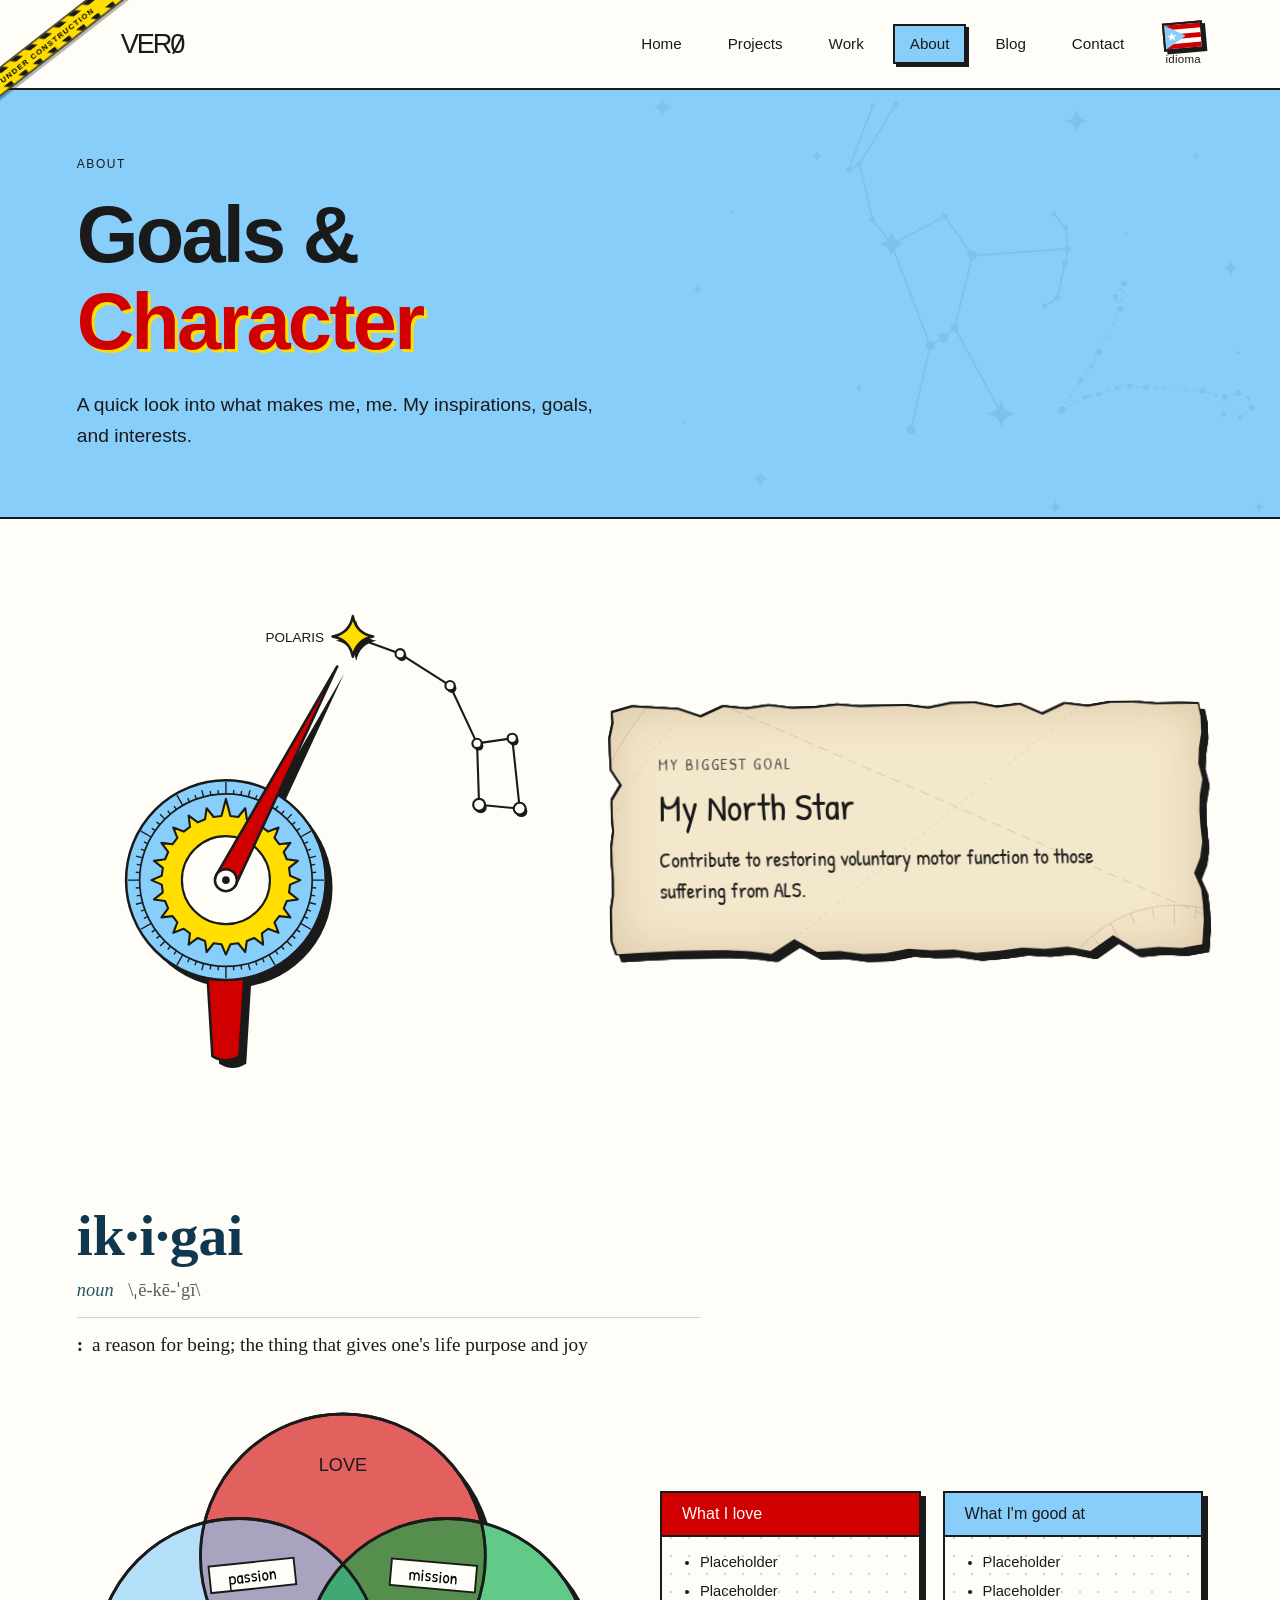
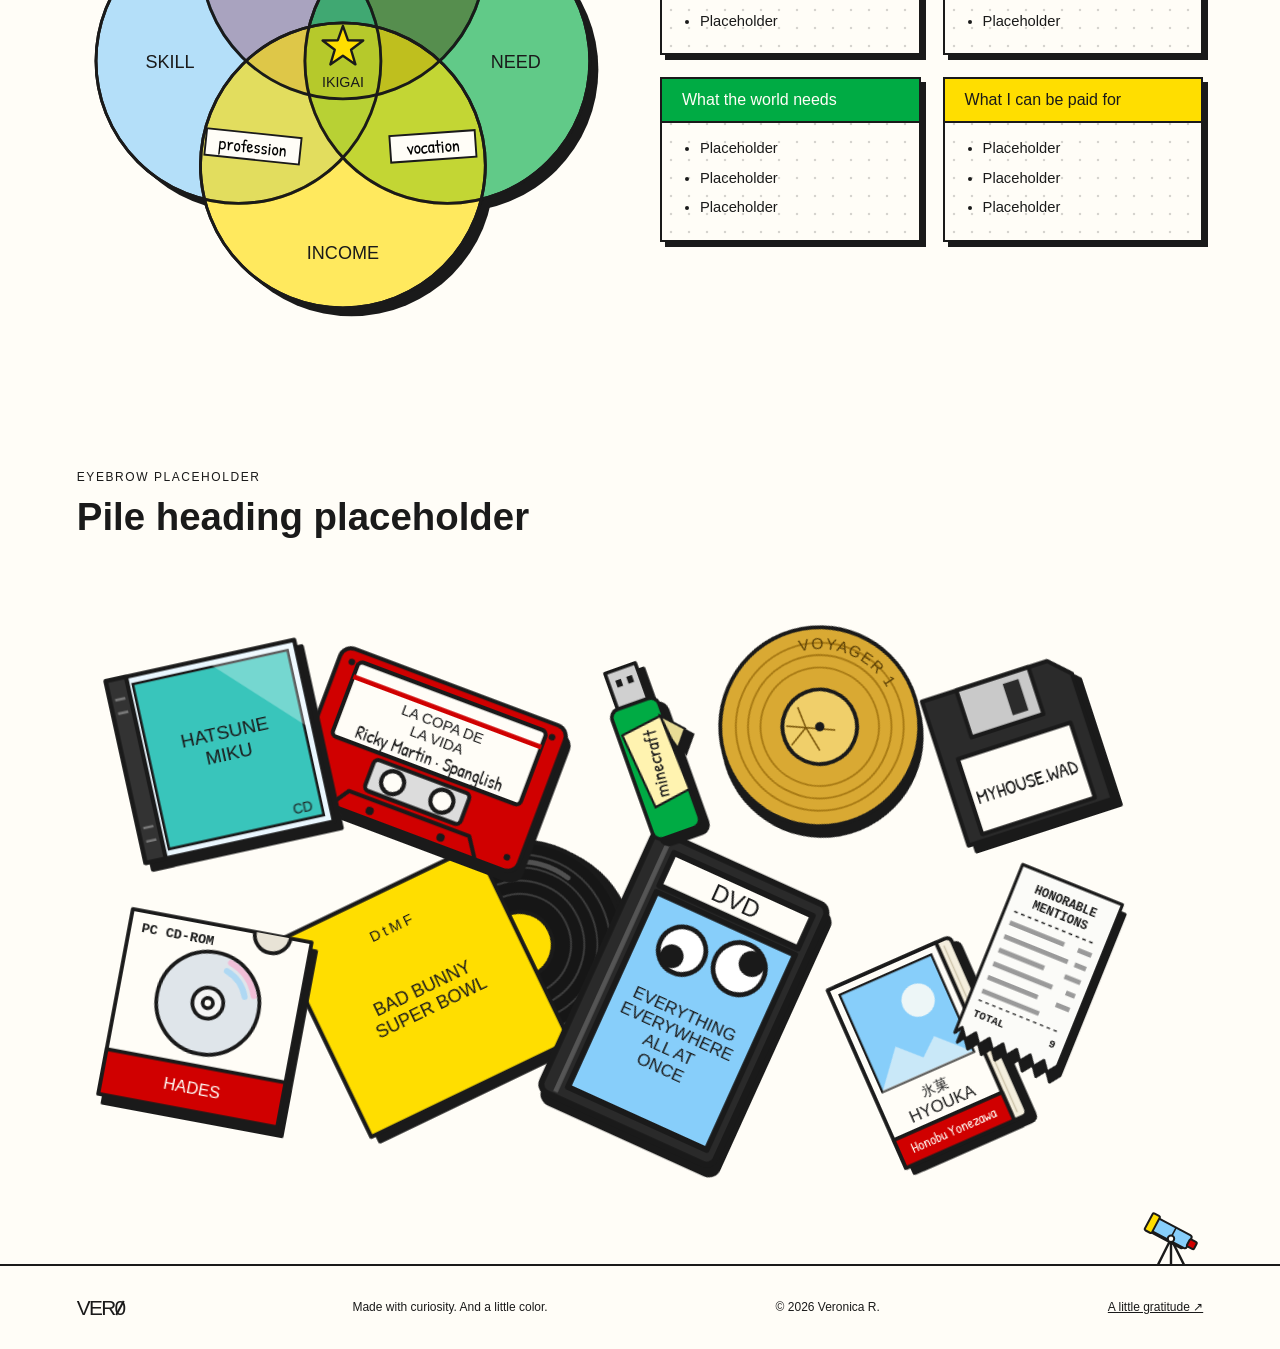
==== commit 2cdec665: "About: myhouse.wad theme and 'moving forward' links, simpler ikigai labels, no Orion sword - myhouse" ====
--- a/about.html
+++ b/about.html
@@ -10,8 +10,8 @@
 <link rel="icon" type="image/png" sizes="192x192" href="assets/favicon-192.png">
 <link rel="apple-touch-icon" href="assets/apple-touch-icon.png">
 <title>About · Veronica R.</title>
-<link rel="stylesheet" href="style.css?v=about-cabinet-118">
-<script src="script.js?v=about-cabinet-118" defer>
+<link rel="stylesheet" href="style.css?v=about-cabinet-122">
+<script src="script.js?v=about-cabinet-122" defer>
 </script>
 </head>
 <body><a class="skip-link" href="#main">Skip to content</a>
@@ -40,7 +40,7 @@
 <svg class="north-drafting" viewBox="0 0 600 420" preserveAspectRatio="xMidYMid slice" aria-hidden="true"><g fill="none" stroke="#7a5a2b" stroke-width="1"><path d="M-40 380 A420 420 0 0 1 380 -40" stroke-dasharray="2 6"/><path d="M-40 300 A340 340 0 0 1 300 -40"/><path d="M600 300 L20 40" stroke-dasharray="10 6"/><path d="M60 420 L560 20" stroke-dasharray="2 6"/><path d="M440 420 A130 130 0 0 1 700 420"/><path d="M440.0 420.0L460.0 420.0"/><path d="M442.0 397.4L453.8 399.5"/><path d="M447.8 375.5L459.1 379.6"/><path d="M457.4 355.0L474.7 365.0"/><path d="M470.4 336.4L479.6 344.2"/><path d="M486.4 320.4L494.2 329.6"/><path d="M505.0 307.4L515.0 324.7"/><path d="M525.5 297.8L529.6 309.1"/><path d="M547.4 292.0L549.5 303.8"/><path d="M570.0 290.0L570.0 310.0"/><path d="M592.6 292.0L590.5 303.8"/><path d="M614.5 297.8L610.4 309.1"/><path d="M635.0 307.4L625.0 324.7"/><path d="M653.6 320.4L645.8 329.6"/><path d="M669.6 336.4L660.4 344.2"/><path d="M682.6 355.0L665.3 365.0"/><path d="M692.2 375.5L680.9 379.6"/><path d="M698.0 397.4L686.2 399.5"/><path d="M700.0 420.0L680.0 420.0"/><path d="M520 70h24M532 58v24M80 350h18M89 341v18"/><circle cx="532" cy="70" r="5"/></g></svg>
 <p class="north-eyebrow">My biggest goal</p>
 <h2 id="north-title">My North Star</h2>
-<p>Contribute to creating a device to restore voluntary motor function to those suffering from ALS.</p>
+<p>Contribute to restoring voluntary motor function to those suffering from ALS.</p>
 </div>
 </article>
 </div>
@@ -56,12 +56,12 @@
 <div class="ikigai-layout">
 <figure class="ikigai-figure">
 <svg class="ikigai-chart" viewBox="20 20 572 572" xmlns="http://www.w3.org/2000/svg" role="img" aria-labelledby="ikigai-svg-title">
-<title id="ikigai-svg-title">Ikigai diagram: four overlapping circles for what I love, what I'm good at, what the world needs, and what I can be paid for.</title>
+<title id="ikigai-svg-title">Ikigai diagram: four overlapping circles: love (what I love), skill (what I'm good at), need (what the world needs), and income (what I can be paid for).</title>
 <g fill="#1a1a1a" transform="translate(9 9)"><circle cx="300" cy="190" r="150"/><circle cx="190" cy="300" r="150"/><circle cx="410" cy="300" r="150"/><circle cx="300" cy="410" r="150"/></g>
 <g fill="#fffdf7"><circle cx="300" cy="190" r="150"/><circle cx="190" cy="300" r="150"/><circle cx="410" cy="300" r="150"/><circle cx="300" cy="410" r="150"/></g>
 <g stroke="#1a1a1a" stroke-width="3" fill-opacity=".62"><circle cx="300" cy="190" r="150" fill="#d00000"/><circle cx="190" cy="300" r="150" fill="#87cefa"/><circle cx="410" cy="300" r="150" fill="#00ab44"/><circle cx="300" cy="410" r="150" fill="#ffde00"/></g>
 <g fill="none" stroke="#1a1a1a" stroke-width="3"><circle cx="300" cy="190" r="150"/><circle cx="190" cy="300" r="150"/><circle cx="410" cy="300" r="150"/><circle cx="300" cy="410" r="150"/></g>
-<g font-family="Bungee, Arial, sans-serif" font-size="19" text-anchor="middle" fill="#1a1a1a"><text x="300" y="100">I LOVE</text><text x="118" y="297">I'M GOOD</text><text x="118" y="319">AT</text><text x="482" y="297">THE WORLD</text><text x="482" y="319">NEEDS</text><text x="300" y="498">I CAN BE</text><text x="300" y="520">PAID FOR</text></g>
+<g font-family="Bungee, Arial, sans-serif" font-size="19" text-anchor="middle" fill="#1a1a1a"><text x="300" y="100">LOVE</text><text x="118" y="308">SKILL</text><text x="482" y="308">NEED</text><text x="300" y="509">INCOME</text></g>
 <g font-family="PatrickHand, Exo2, sans-serif" font-size="19" text-anchor="middle"><g transform="translate(205 213) rotate(-6)"><rect x="-45" y="-17" width="90" height="28" fill="#fffdf7" stroke="#1a1a1a" stroke-width="2"/><text y="4">passion</text></g><g transform="translate(395 213) rotate(5)"><rect x="-45" y="-17" width="90" height="28" fill="#fffdf7" stroke="#1a1a1a" stroke-width="2"/><text y="4">mission</text></g><g transform="translate(395 393) rotate(-4)"><rect x="-45" y="-17" width="90" height="28" fill="#fffdf7" stroke="#1a1a1a" stroke-width="2"/><text y="4">vocation</text></g><g transform="translate(205 393) rotate(6)"><rect x="-50" y="-17" width="100" height="28" fill="#fffdf7" stroke="#1a1a1a" stroke-width="2"/><text y="4">profession</text></g></g>
 <path d="M300 263 L305.3 278.2 L321.4 278.5 L308.6 288.3 L313.2 303.7 L300 294.5 L286.8 303.7 L291.4 288.3 L278.6 278.5 L294.7 278.2 Z" fill="#ffde00" stroke="#1a1a1a" stroke-width="2.5" stroke-linejoin="round"/>
 <text x="300" y="328" text-anchor="middle" font-family="Bungee, Arial, sans-serif" font-size="15" fill="#1a1a1a">IKIGAI</text>
--- a/style.css
+++ b/style.css
@@ -547,7 +547,7 @@
 
 /* ===== About page: banner, ikigai, object pile, saved datasheet ===== */
 .about-intro{position:relative;isolation:isolate;overflow:hidden}
-.about-intro::before{content:"";position:absolute;inset:0;z-index:-1;background:url('assets/constellation-texture.svg') right center/auto 115% no-repeat;opacity:.09;pointer-events:none;mask-image:linear-gradient(90deg,transparent,black 65%)}
+.about-intro::before{content:"";position:absolute;inset:0;z-index:-1;background:url('assets/constellation-texture.svg?v=2') right center/auto 115% no-repeat;opacity:.09;pointer-events:none;mask-image:linear-gradient(90deg,transparent,black 65%)}
 .about-intro .outlined{color:var(--red);-webkit-text-stroke:0;text-shadow:3px 3px var(--yellow)}
 
 .north-layout{display:grid;grid-template-columns:.9fr 1.1fr;gap:50px;align-items:center}
@@ -797,4 +797,4 @@
 .toc-dek{font-size:.9rem;opacity:.8}
 
 /* ===== Contact: the town street (styles in assets/town/street.css) ===== */
-.town-section{padding-top:10px;padding-bottom:60px}
+.town-section{padding-top:48px;padding-bottom:0}
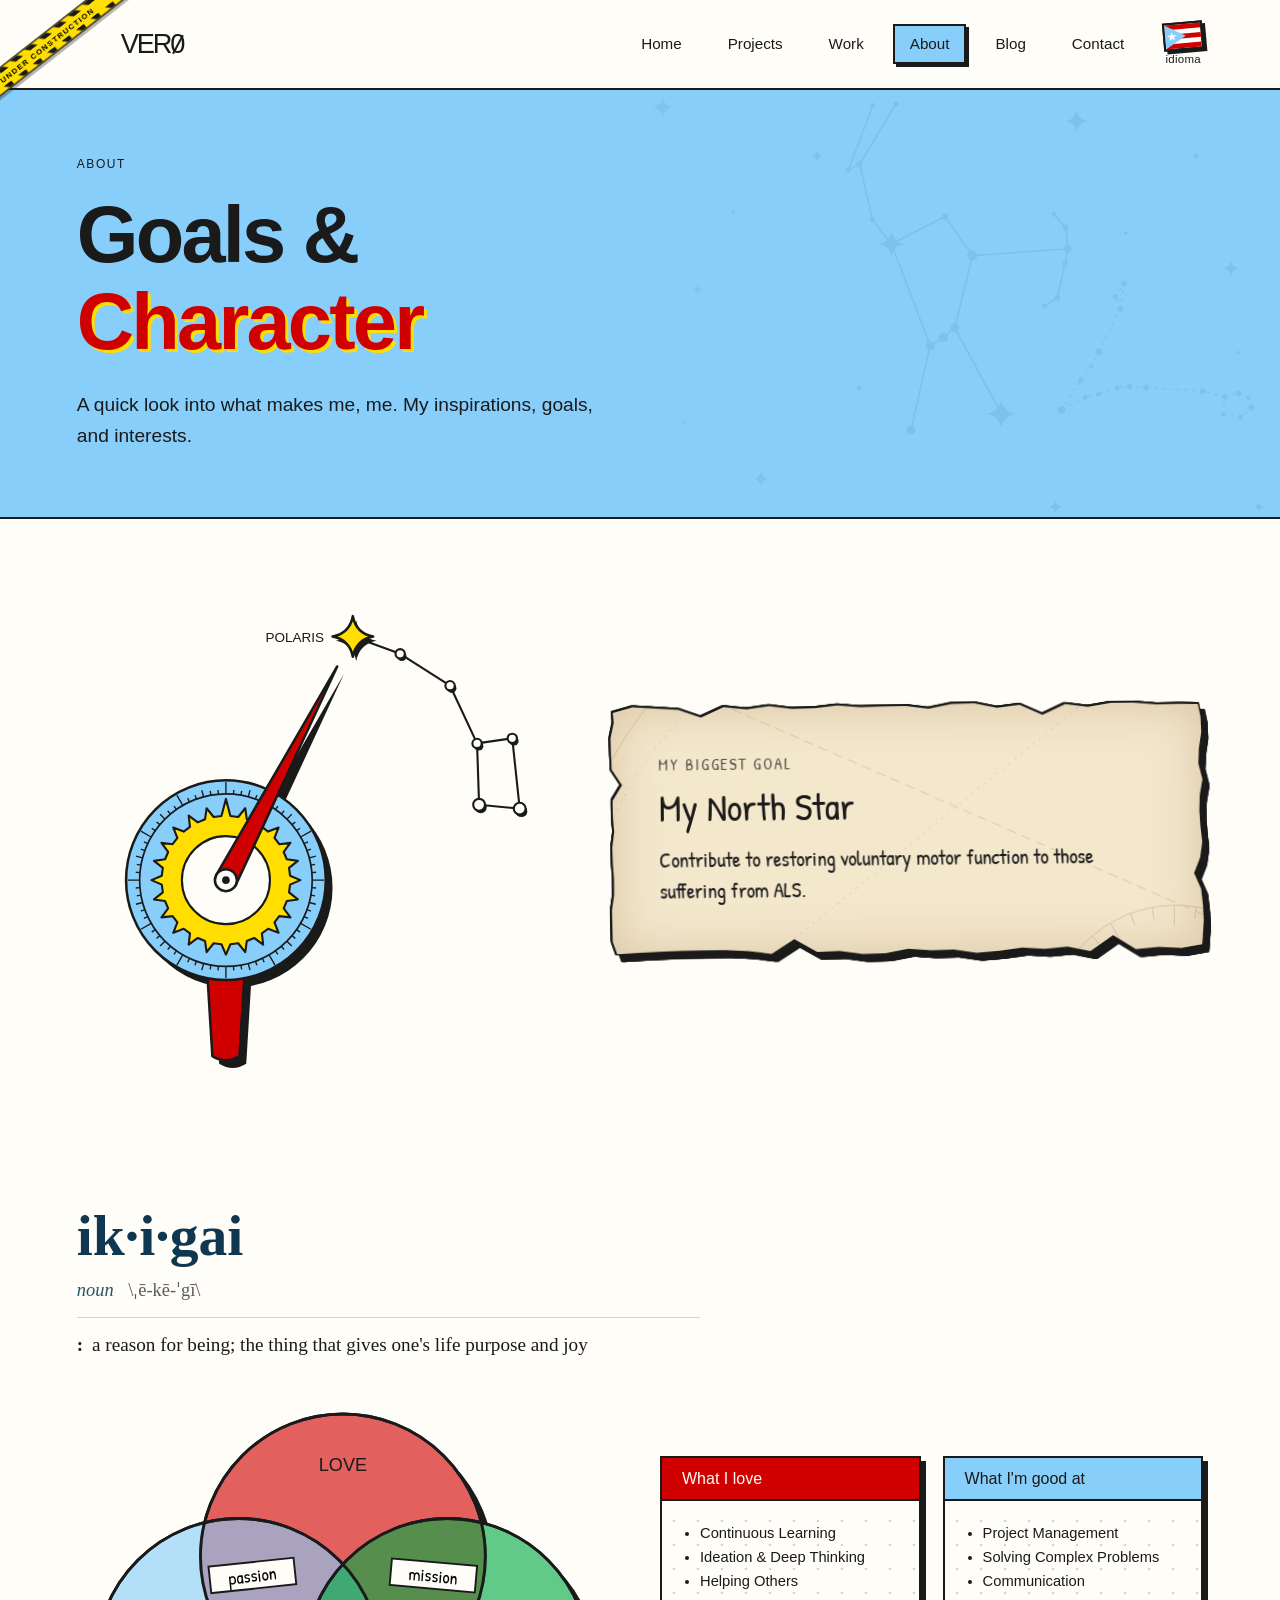
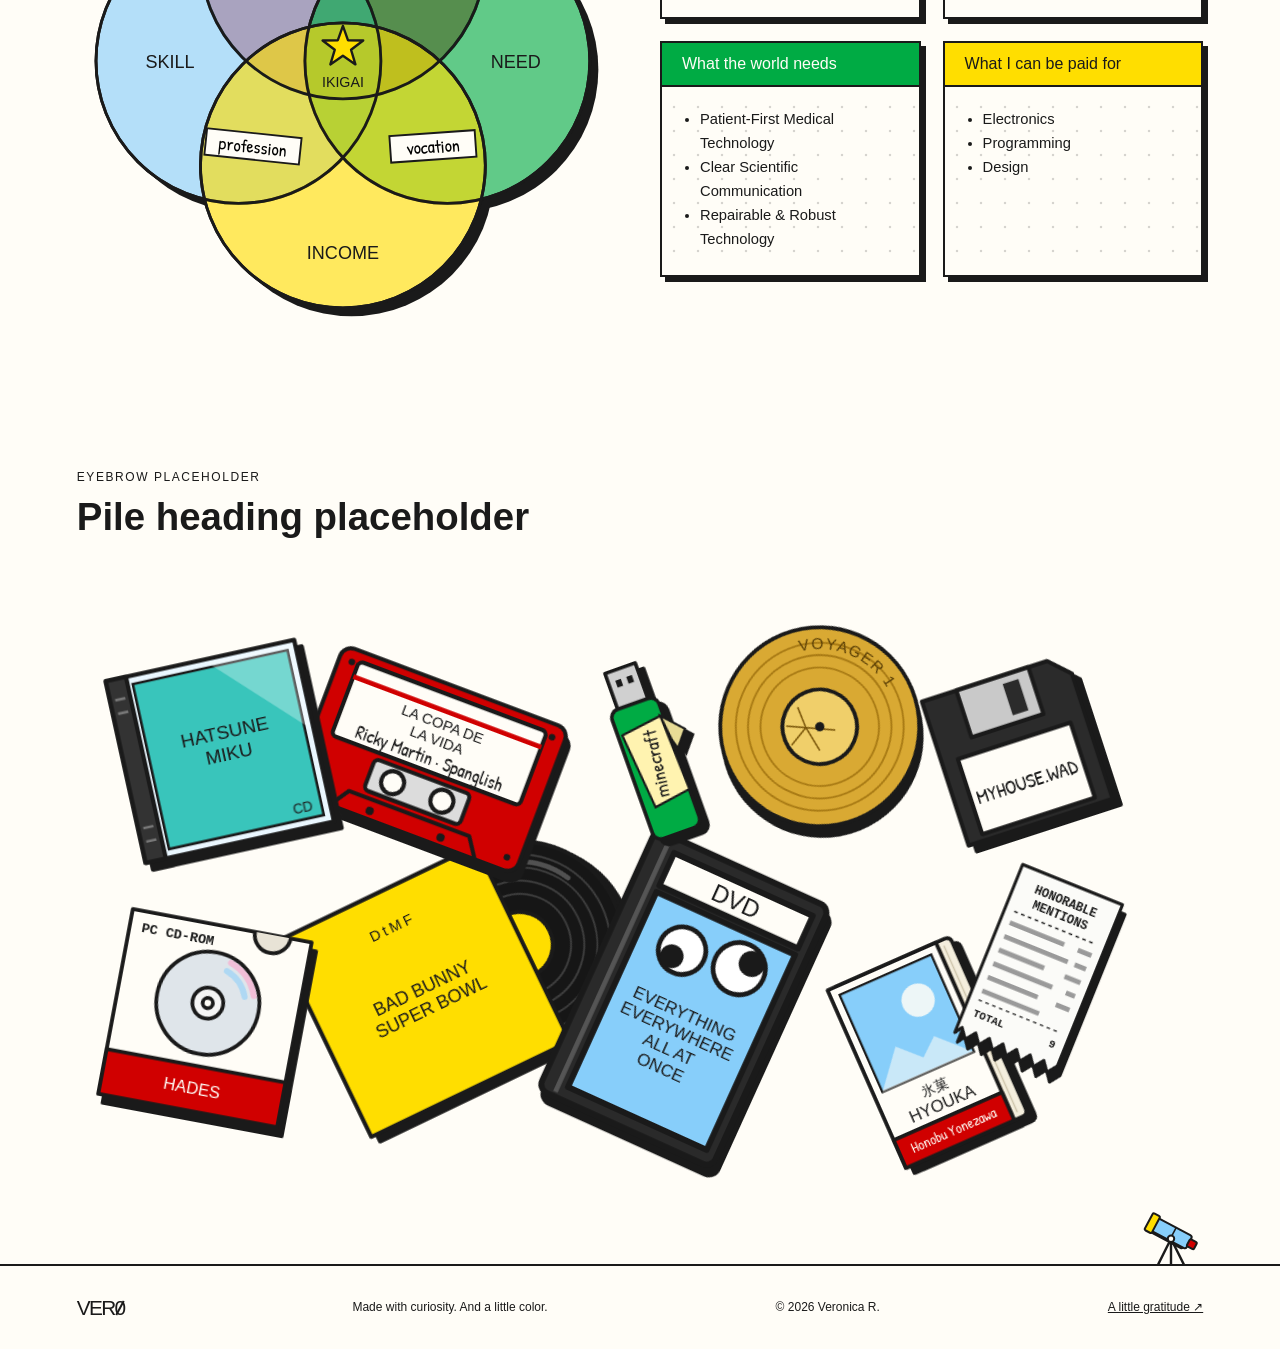
==== commit 70447acd: "About: fill ikigai cards on dot paper, add friend's quote and Mii to the Miku card Co-Authored-By: C" ====
--- a/about.html
+++ b/about.html
@@ -10,8 +10,8 @@
 <link rel="icon" type="image/png" sizes="192x192" href="assets/favicon-192.png">
 <link rel="apple-touch-icon" href="assets/apple-touch-icon.png">
 <title>About · Veronica R.</title>
-<link rel="stylesheet" href="style.css?v=about-cabinet-122">
-<script src="script.js?v=about-cabinet-122" defer>
+<link rel="stylesheet" href="style.css?v=about-cabinet-130">
+<script src="script.js?v=about-cabinet-130" defer>
 </script>
 </head>
 <body><a class="skip-link" href="#main">Skip to content</a>
@@ -68,10 +68,10 @@
 </svg>
 </figure>
 <div class="ikigai-cards">
-<article class="ikigai-card ikigai-love"><h3>What I love</h3><ul><li>Placeholder</li><li>Placeholder</li><li>Placeholder</li></ul></article>
-<article class="ikigai-card ikigai-good"><h3>What I'm good at</h3><ul><li>Placeholder</li><li>Placeholder</li><li>Placeholder</li></ul></article>
-<article class="ikigai-card ikigai-needs"><h3>What the world needs</h3><ul><li>Placeholder</li><li>Placeholder</li><li>Placeholder</li></ul></article>
-<article class="ikigai-card ikigai-paid"><h3>What I can be paid for</h3><ul><li>Placeholder</li><li>Placeholder</li><li>Placeholder</li></ul></article>
+<article class="ikigai-card ikigai-love"><h3>What I love</h3><ul><li>Continuous Learning</li><li>Ideation &amp; Deep Thinking</li><li>Helping Others</li></ul></article>
+<article class="ikigai-card ikigai-good"><h3>What I'm good at</h3><ul><li>Project Management</li><li>Solving Complex Problems</li><li>Communication</li></ul></article>
+<article class="ikigai-card ikigai-needs"><h3>What the world needs</h3><ul><li>Patient-First Medical Technology</li><li>Clear Scientific Communication</li><li>Repairable &amp; Robust Technology</li></ul></article>
+<article class="ikigai-card ikigai-paid"><h3>What I can be paid for</h3><ul><li>Electronics</li><li>Programming</li><li>Design</li></ul></article>
 </div>
 </div>
 </section>
--- a/style.css
+++ b/style.css
@@ -571,10 +571,12 @@
 .ikigai-figure{margin:0}
 .ikigai-chart{display:block;width:100%;max-width:560px;margin-inline:auto;height:auto}
 .ikigai-cards{display:grid;grid-template-columns:1fr 1fr;gap:22px}
-.ikigai-card{border:var(--border);box-shadow:5px 5px var(--ink);background:#fffdf7 radial-gradient(#1a1a1a2e 1.4px,transparent 1.6px) 0 0/18px 18px;padding:0 20px 20px}
-.ikigai-card h3{font-family:Bungee,Arial,sans-serif;font-weight:400;font-size:1rem;margin:0 -20px 14px;padding:12px 20px;border-bottom:var(--border)}
-.ikigai-card ul{margin:0;padding-left:18px;font-size:.92rem}
-.ikigai-card li+li{margin-top:6px}
+/* dot paper: the dots live on the list so each line of text sits on a row of dots, wherever the heading ends */
+.ikigai-card{display:flex;flex-direction:column;border:var(--border);box-shadow:5px 5px var(--ink);background:#fffdf7}
+.ikigai-card h3{font-family:Bungee,Arial,sans-serif;font-weight:400;font-size:1rem;margin:0;padding:12px 20px;border-bottom:var(--border)}
+.ikigai-card ul{position:relative;isolation:isolate;flex:1;margin:0;padding:20px 20px 24px 38px;font-size:.92rem;line-height:24px}
+/* script.js sets --dots-h so the dots stop halfway between two rows, never cut by the bottom border */
+.ikigai-card ul::before{content:"";position:absolute;z-index:-1;left:0;right:0;top:0;height:var(--dots-h,100%);background:radial-gradient(#1a1a1a2e 1.4px,transparent 1.6px) 0 32px/24px 24px}
 .ikigai-love h3{background:var(--red);color:var(--paper)}
 .ikigai-good h3{background:var(--sky-blue)}
 .ikigai-needs h3{background:var(--green);color:var(--paper)}
@@ -612,6 +614,12 @@
 .pile-card-image .image-slot-space{aspect-ratio:16/9}
 .pile-card-image.has-image .image-slot-space{aspect-ratio:auto;display:block}
 .pile-card-image.has-image img{display:block;width:auto;height:auto;max-width:100%;max-height:48vh;margin-inline:auto;border:var(--border)}
+.pile-photo{position:relative;display:block;width:fit-content;margin-inline:auto}
+.pile-card-image.has-image img.pile-card-badge{position:absolute;right:3px;bottom:3px;width:26%;max-height:none;margin:0;border:0}
+.pile-card-body{position:relative}
+.pile-by-arrow{position:absolute;inset:0;width:100%;height:100%;overflow:visible;pointer-events:none;fill:none;stroke-linecap:round;stroke-linejoin:round}
+.pile-by-arrow path{stroke:var(--ink);stroke-width:1.5;opacity:.75}
+.pile-card-by{margin:-6px 0 0;text-align:right;font-size:.85rem;opacity:.75}
 .pile-card.is-receipt{width:min(360px,calc(100vw - 32px));padding:34px 26px 30px;font-family:'Courier New',Courier,monospace;border-width:0;box-shadow:none;background:#fbfbf8;clip-path:polygon(0 0,100% 0,100% calc(100% - 10px),95% 100%,90% calc(100% - 10px),85% 100%,80% calc(100% - 10px),75% 100%,70% calc(100% - 10px),65% 100%,60% calc(100% - 10px),55% 100%,50% calc(100% - 10px),45% 100%,40% calc(100% - 10px),35% 100%,30% calc(100% - 10px),25% 100%,20% calc(100% - 10px),15% 100%,10% calc(100% - 10px),5% 100%,0 calc(100% - 10px))}
 .receipt-head{text-align:center;font-weight:700;letter-spacing:.12em}
 .receipt-sub{text-align:center;font-size:.8rem;margin-top:4px;opacity:.7}
